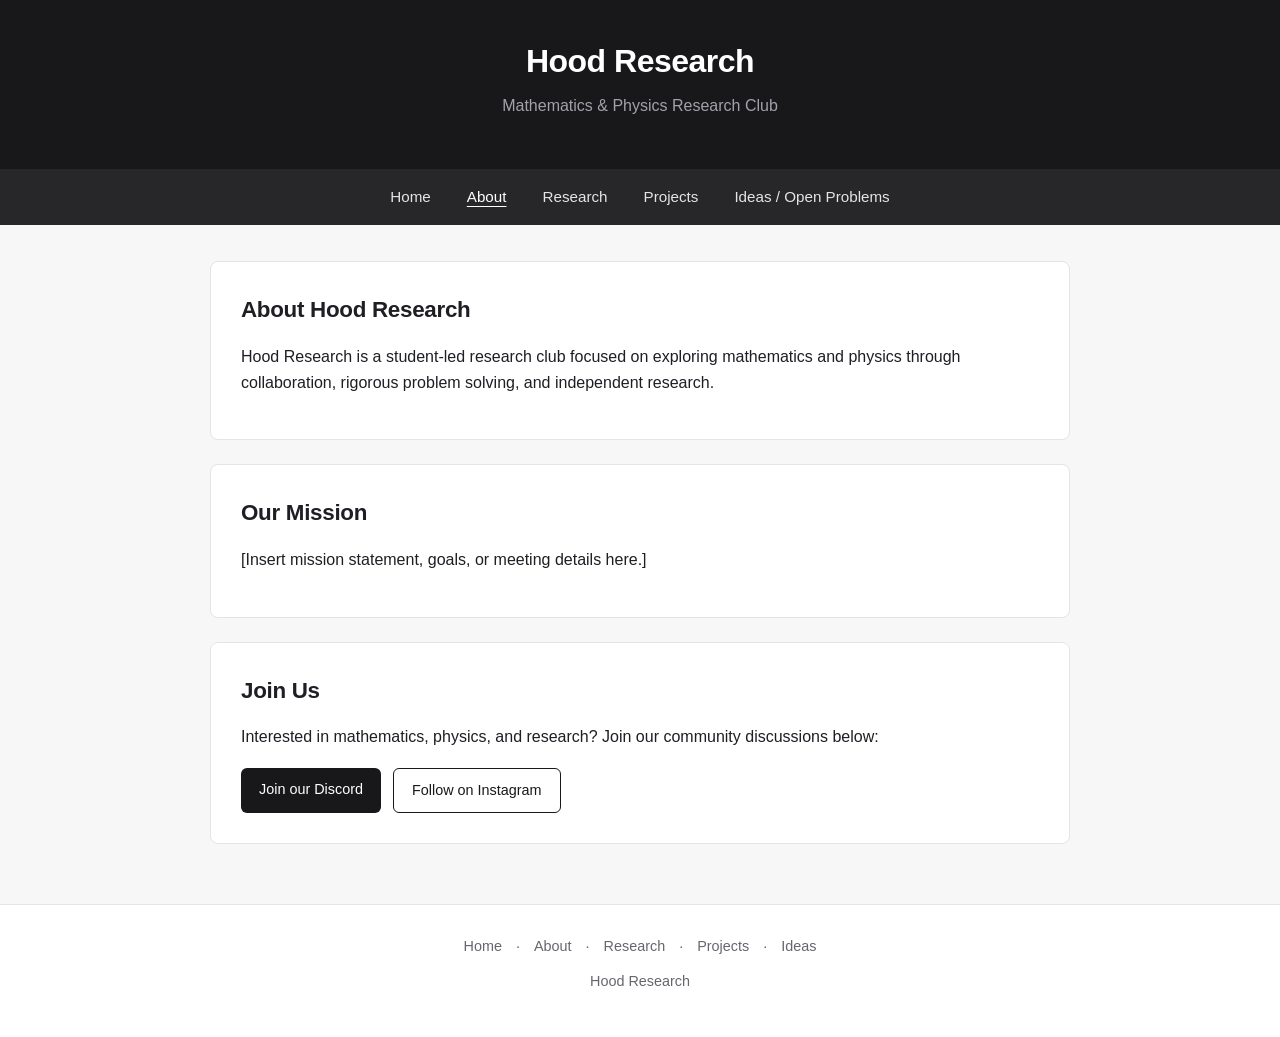
==== about.html @ af2cb2c3 "Rename hood-research/about.html to about.html" ====
<!DOCTYPE html>
<html lang="en">
<head>
    <meta charset="UTF-8">
    <meta name="viewport" content="width=device-width, initial-scale=1.0">
    <title>About - Hood Research</title>
    <link rel="stylesheet" href="css/style.css">
</head>
<body>

    <header>
        <h1><a href="index.html">Hood Research</a></h1>
        <p>Mathematics & Physics Research Club</p>
    </header>

    <nav>
        <a href="index.html">Home</a>
        <a href="about.html">About</a>
        <a href="research.html">Research</a>
        <a href="projects.html">Projects</a>
        <a href="ideas.html">Ideas / Open Problems</a>
    </nav>

    <main>

        <section id="about">
            <h2>About Hood Research</h2>
            <p>
                Hood Research is a student-led research club focused on exploring mathematics and physics through collaboration, rigorous problem solving, and independent research.
            </p>
        </section>

        <section id="mission">
            <h2>Our Mission</h2>
            <p>
                [Insert mission statement, goals, or meeting details here.]
            </p>
        </section>

        <section id="join">
            <h2>Join Us</h2>
            <p>
                Interested in mathematics, physics, and research? Join our community discussions below:
            </p>

            <div class="btn-group">
                <a class="button" href="https://discord.gg/YOUR_DISCORD_INVITE_HERE" target="_blank" rel="noopener noreferrer">
                    Join our Discord
                </a>
                <a class="button button-outline" href="https://instagram.com/YOUR_INSTAGRAM_HANDLE_HERE" target="_blank" rel="noopener noreferrer">
                    Follow on Instagram
                </a>
            </div>
        </section>

    </main>

    <footer>
        <div class="footer-links">
            <a href="index.html">Home</a> ·
            <a href="about.html">About</a> ·
            <a href="research.html">Research</a> ·
            <a href="projects.html">Projects</a> ·
            <a href="ideas.html">Ideas</a>
        </div>
        <p>Hood Research</p>
    </footer>

    <script src="js/main.js"></script>
</body>
</html>
---- css/style.css ----
/* ==========================================================================
   Hood Research - Main Stylesheet
   Barebones, clean, and extensible design.
   ========================================================================== */

:root {
    --bg-color: #f7f7f8;
    --card-bg: #ffffff;
    --text-main: #1e1e24;
    --text-muted: #66666e;
    --header-bg: #18181b;
    --header-text: #ffffff;
    --nav-bg: #27272a;
    --nav-text: #e4e4e7;
    --nav-hover: #ffffff;
    --accent: #18181b;
    --accent-hover: #3f3f46;
    --border-color: #e4e4e7;
    --max-width: 900px;
}

* {
    box-sizing: border-box;
    margin: 0;
    padding: 0;
}

body {
    font-family: -apple-system, BlinkMacSystemFont, "Segoe UI", Roboto, Oxygen, Ubuntu, Cantarell, "Open Sans", "Helvetica Neue", sans-serif;
    background-color: var(--bg-color);
    color: var(--text-main);
    line-height: 1.6;
    display: flex;
    flex-direction: column;
    min-height: 100vh;
}

/* Header & Branding */
header {
    background-color: var(--header-bg);
    color: var(--header-text);
    padding: 36px 20px;
    text-align: center;
}

header h1 {
    font-size: 2rem;
    font-weight: 700;
    letter-spacing: -0.5px;
    margin-bottom: 6px;
}

header h1 a {
    color: inherit;
    text-decoration: none;
}

header p {
    font-size: 1rem;
    color: #a1a1aa;
}

/* Navigation Bar */
nav {
    background-color: var(--nav-bg);
    padding: 12px 20px;
    display: flex;
    justify-content: center;
    align-items: center;
    flex-wrap: wrap;
    gap: 8px 24px;
    position: sticky;
    top: 0;
    z-index: 100;
}

nav a {
    color: var(--nav-text);
    text-decoration: none;
    font-size: 0.95rem;
    font-weight: 500;
    transition: color 0.15s ease;
    padding: 4px 6px;
}

nav a:hover,
nav a.active {
    color: var(--nav-hover);
    text-decoration: underline;
    text-underline-offset: 4px;
}

/* Main Layout Container */
main {
    flex: 1;
    max-width: var(--max-width);
    width: 100%;
    margin: 36px auto;
    padding: 0 20px;
}

/* Content Sections / Cards */
section,
.card {
    background-color: var(--card-bg);
    border: 1px solid var(--border-color);
    border-radius: 8px;
    padding: 30px;
    margin-bottom: 24px;
}

h2 {
    font-size: 1.4rem;
    font-weight: 600;
    margin-bottom: 16px;
    letter-spacing: -0.3px;
}

h3 {
    font-size: 1.15rem;
    font-weight: 600;
    margin-top: 20px;
    margin-bottom: 10px;
}

p {
    margin-bottom: 14px;
}

ul, ol {
    margin-left: 20px;
    margin-bottom: 14px;
}

li {
    margin-bottom: 6px;
}

/* Buttons and Social Links */
.btn-group {
    display: flex;
    flex-wrap: wrap;
    gap: 12px;
    margin-top: 18px;
}

.button,
a.button {
    display: inline-block;
    background-color: var(--accent);
    color: #ffffff;
    padding: 10px 18px;
    border-radius: 6px;
    text-decoration: none;
    font-size: 0.9rem;
    font-weight: 500;
    border: none;
    cursor: pointer;
    transition: background-color 0.15s ease;
}

.button:hover {
    background-color: var(--accent-hover);
}

.button.button-outline {
    background-color: transparent;
    color: var(--accent);
    border: 1px solid var(--accent);
}

.button.button-outline:hover {
    background-color: var(--accent);
    color: #ffffff;
}

/* Footer */
footer {
    border-top: 1px solid var(--border-color);
    background-color: #ffffff;
    text-align: center;
    padding: 30px 20px;
    color: var(--text-muted);
    font-size: 0.9rem;
}

footer .footer-links {
    margin-bottom: 12px;
}

footer .footer-links a {
    color: var(--text-muted);
    text-decoration: none;
    margin: 0 10px;
}

footer .footer-links a:hover {
    color: var(--text-main);
    text-decoration: underline;
}

/* Responsive adjustments */
@media (max-width: 600px) {
    header {
        padding: 24px 16px;
    }
    header h1 {
        font-size: 1.6rem;
    }
    nav {
        gap: 8px 14px;
    }
    section, .card {
        padding: 20px;
    }
}
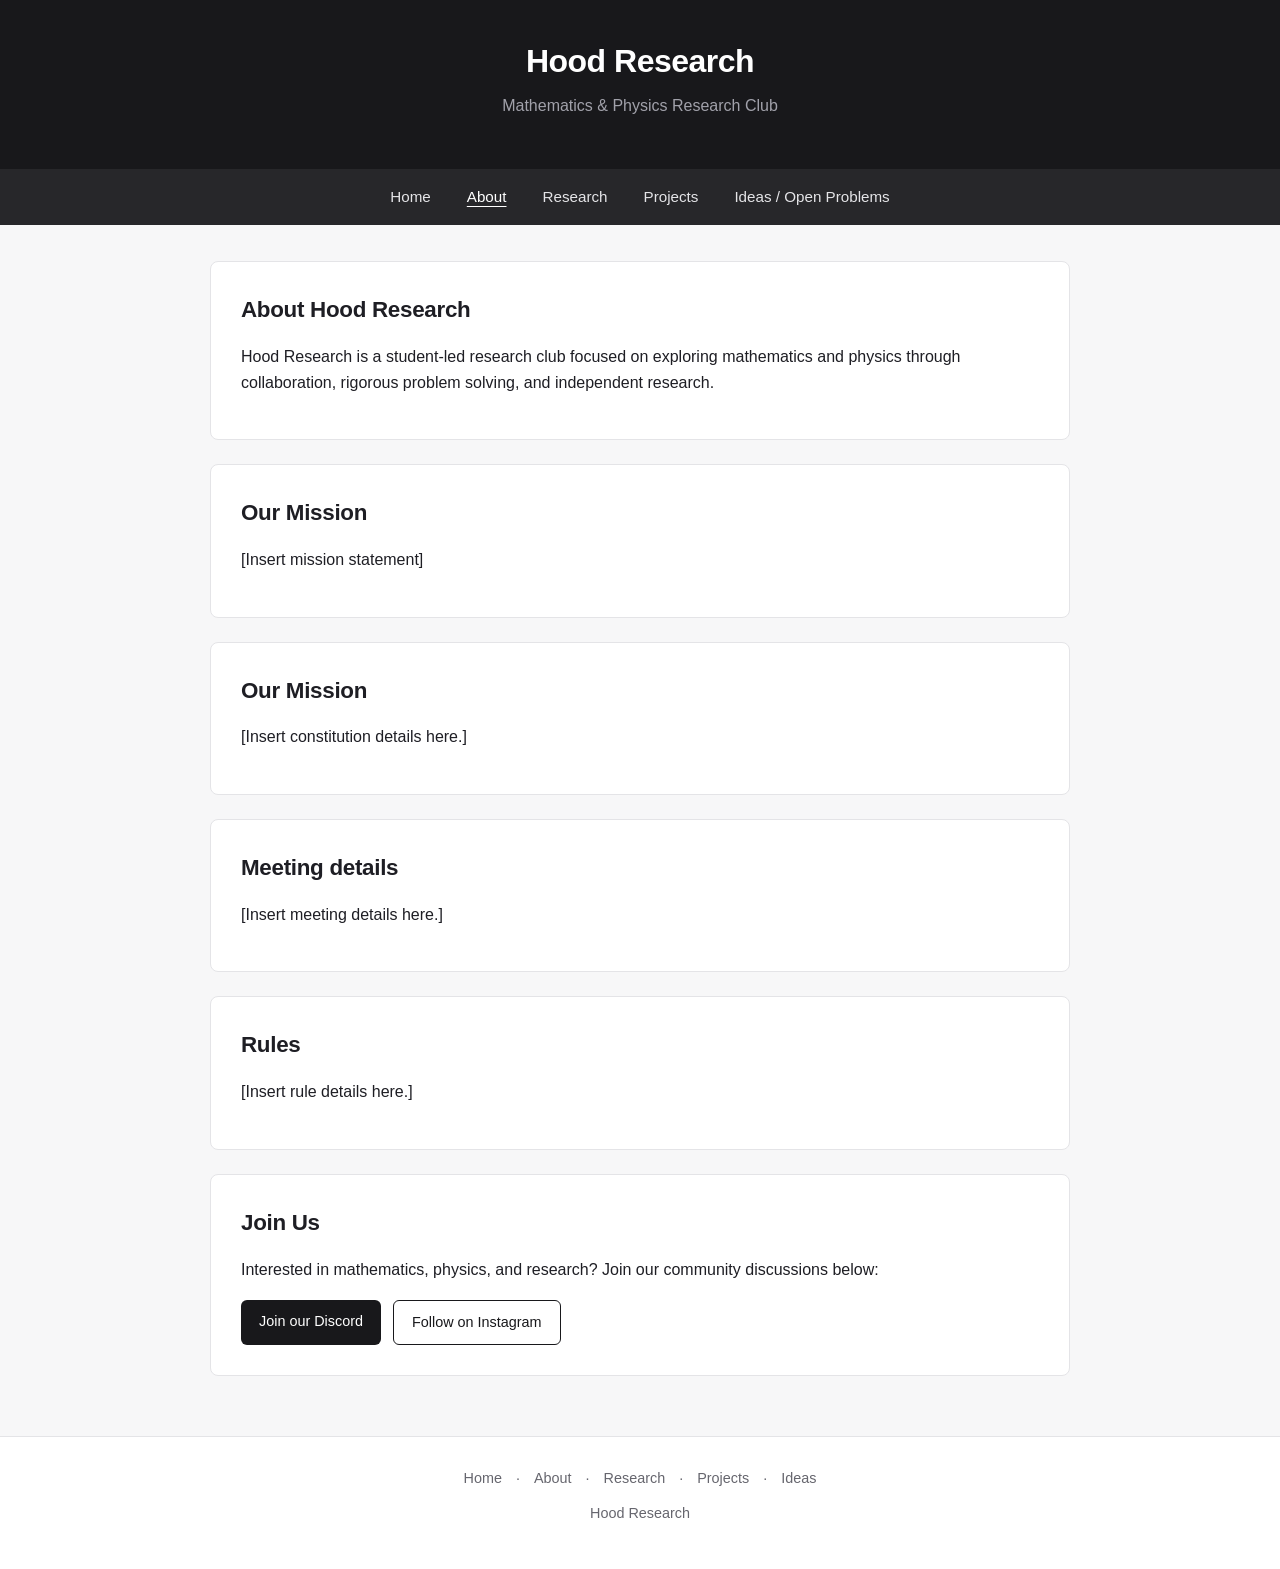
==== commit 541c1a8a: "Enhance about.html with new sections Added sections for constitution, meetings, and rules with place" ====
--- a/about.html
+++ b/about.html
@@ -33,7 +33,28 @@
         <section id="mission">
             <h2>Our Mission</h2>
             <p>
-                [Insert mission statement, goals, or meeting details here.]
+                [Insert mission statement]
+            </p>
+        </section>
+
+        <section id="constitution">
+            <h2>Our Mission</h2>
+            <p>
+                [Insert constitution details here.]
+            </p>
+        </section>
+
+        <section id="meetings">
+            <h2>Meeting details</h2>
+            <p>
+                [Insert meeting details here.]
+            </p>
+        </section>
+
+        <section id="rules">
+            <h2>Rules</h2>
+            <p>
+                [Insert rule details here.]
             </p>
         </section>
 
@@ -47,7 +68,7 @@
                 <a class="button" href="https://discord.gg/YOUR_DISCORD_INVITE_HERE" target="_blank" rel="noopener noreferrer">
                     Join our Discord
                 </a>
-                <a class="button button-outline" href="https://instagram.com/YOUR_INSTAGRAM_HANDLE_HERE" target="_blank" rel="noopener noreferrer">
+                <a class="button button-outline" href="https://www.instagram.com/thewhitemathematician/" target="_blank" rel="noopener noreferrer">
                     Follow on Instagram
                 </a>
             </div>
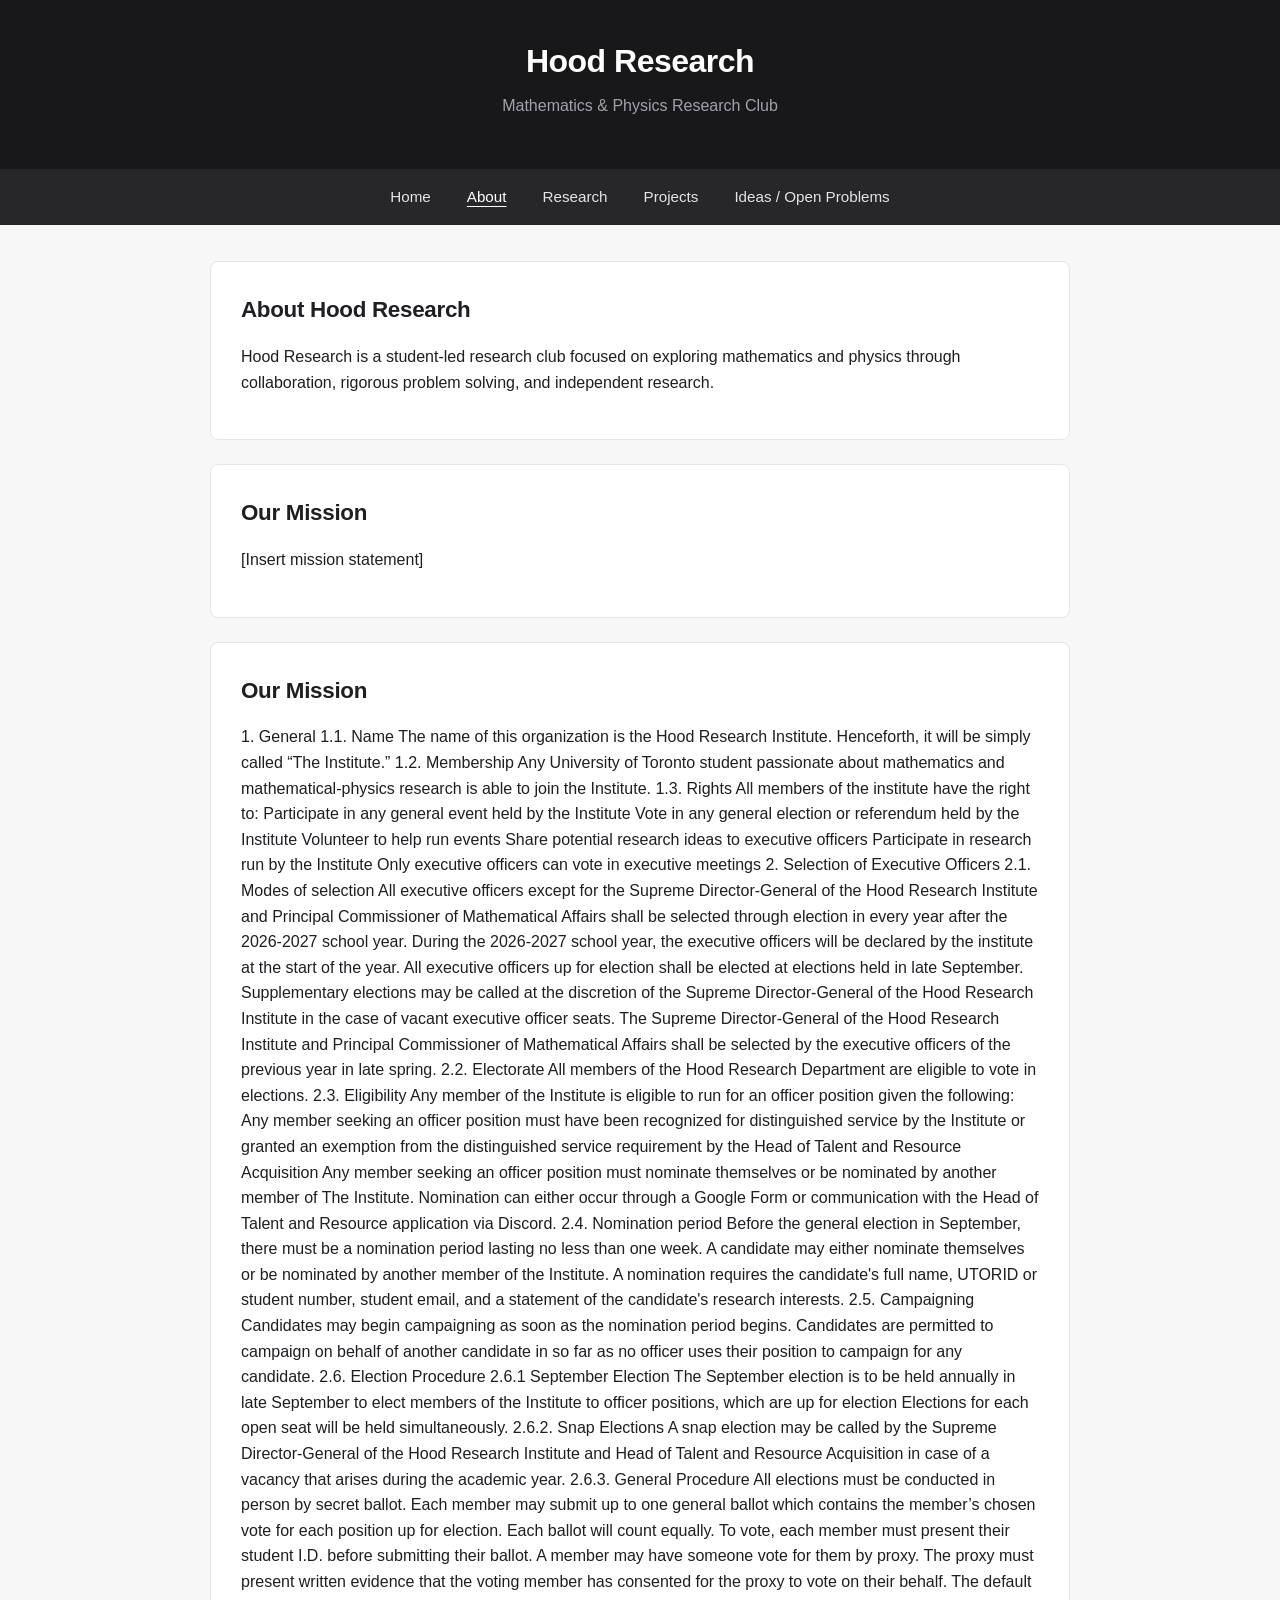
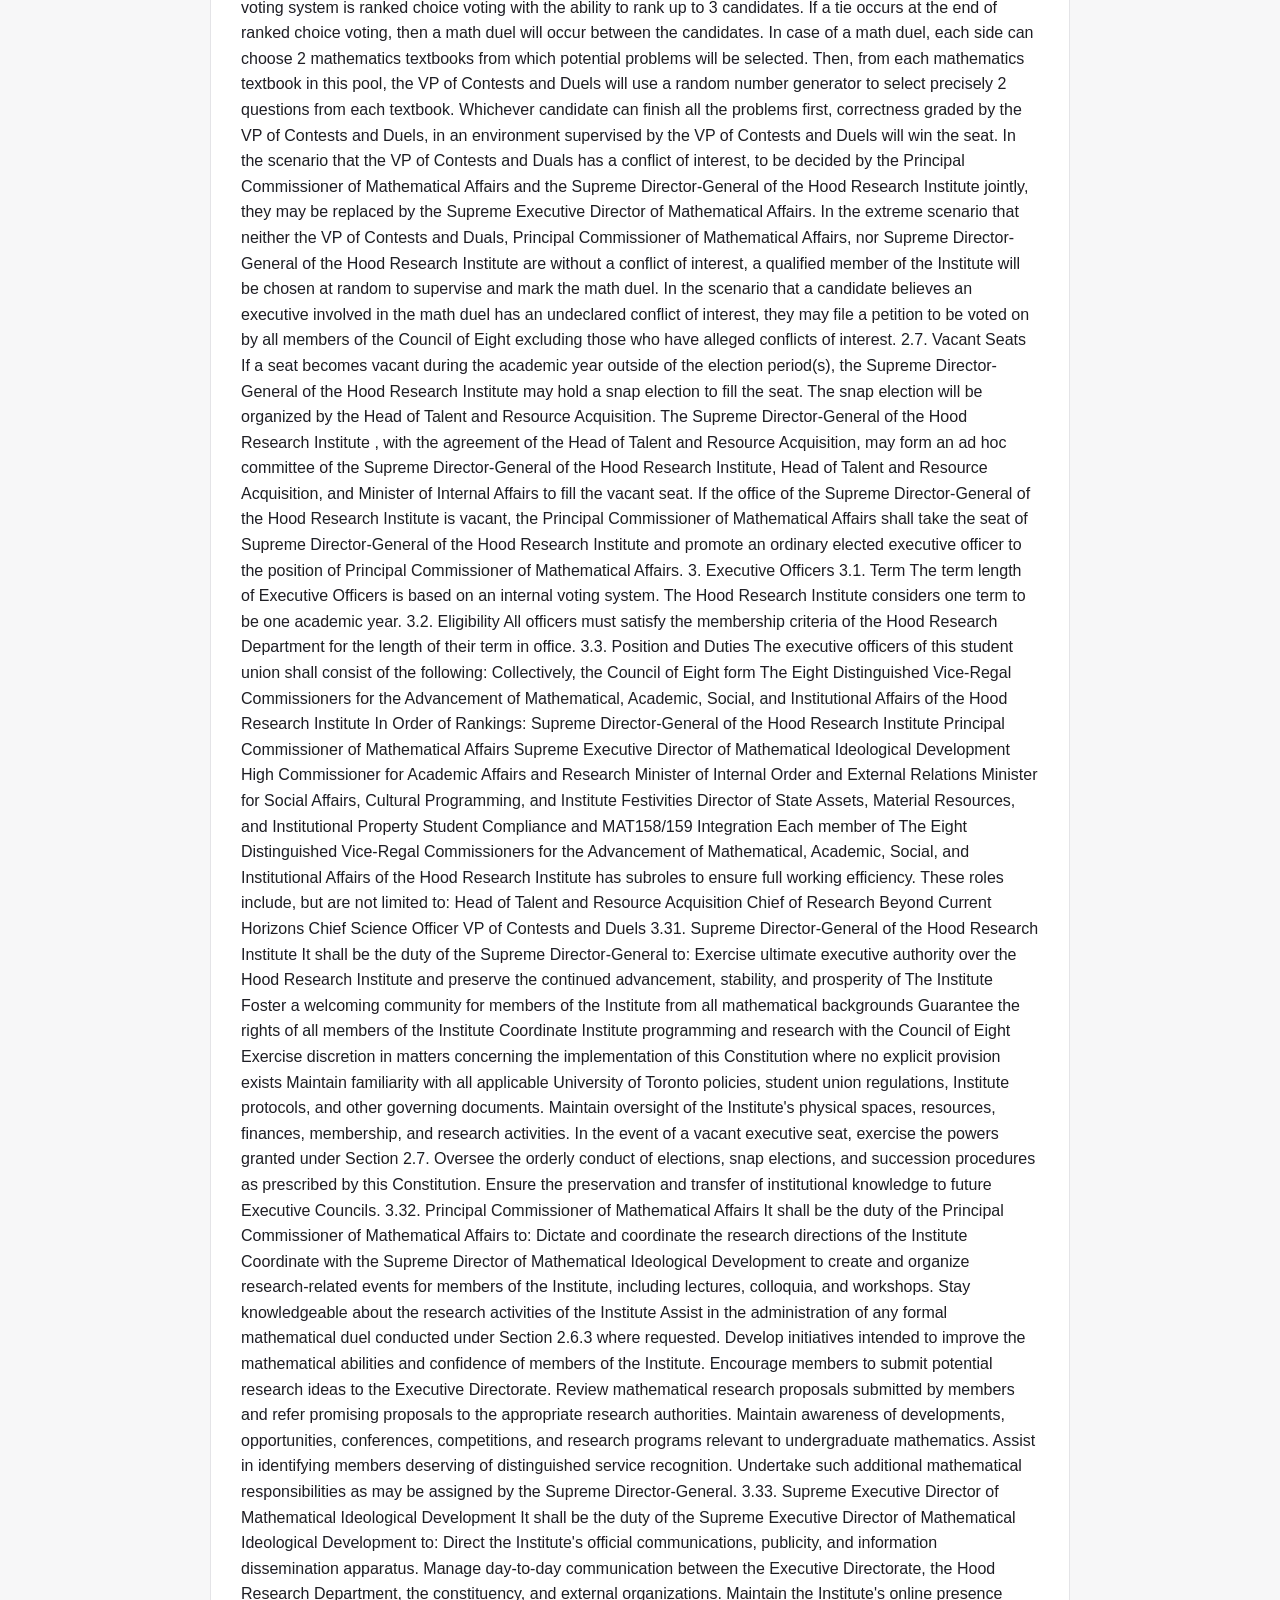
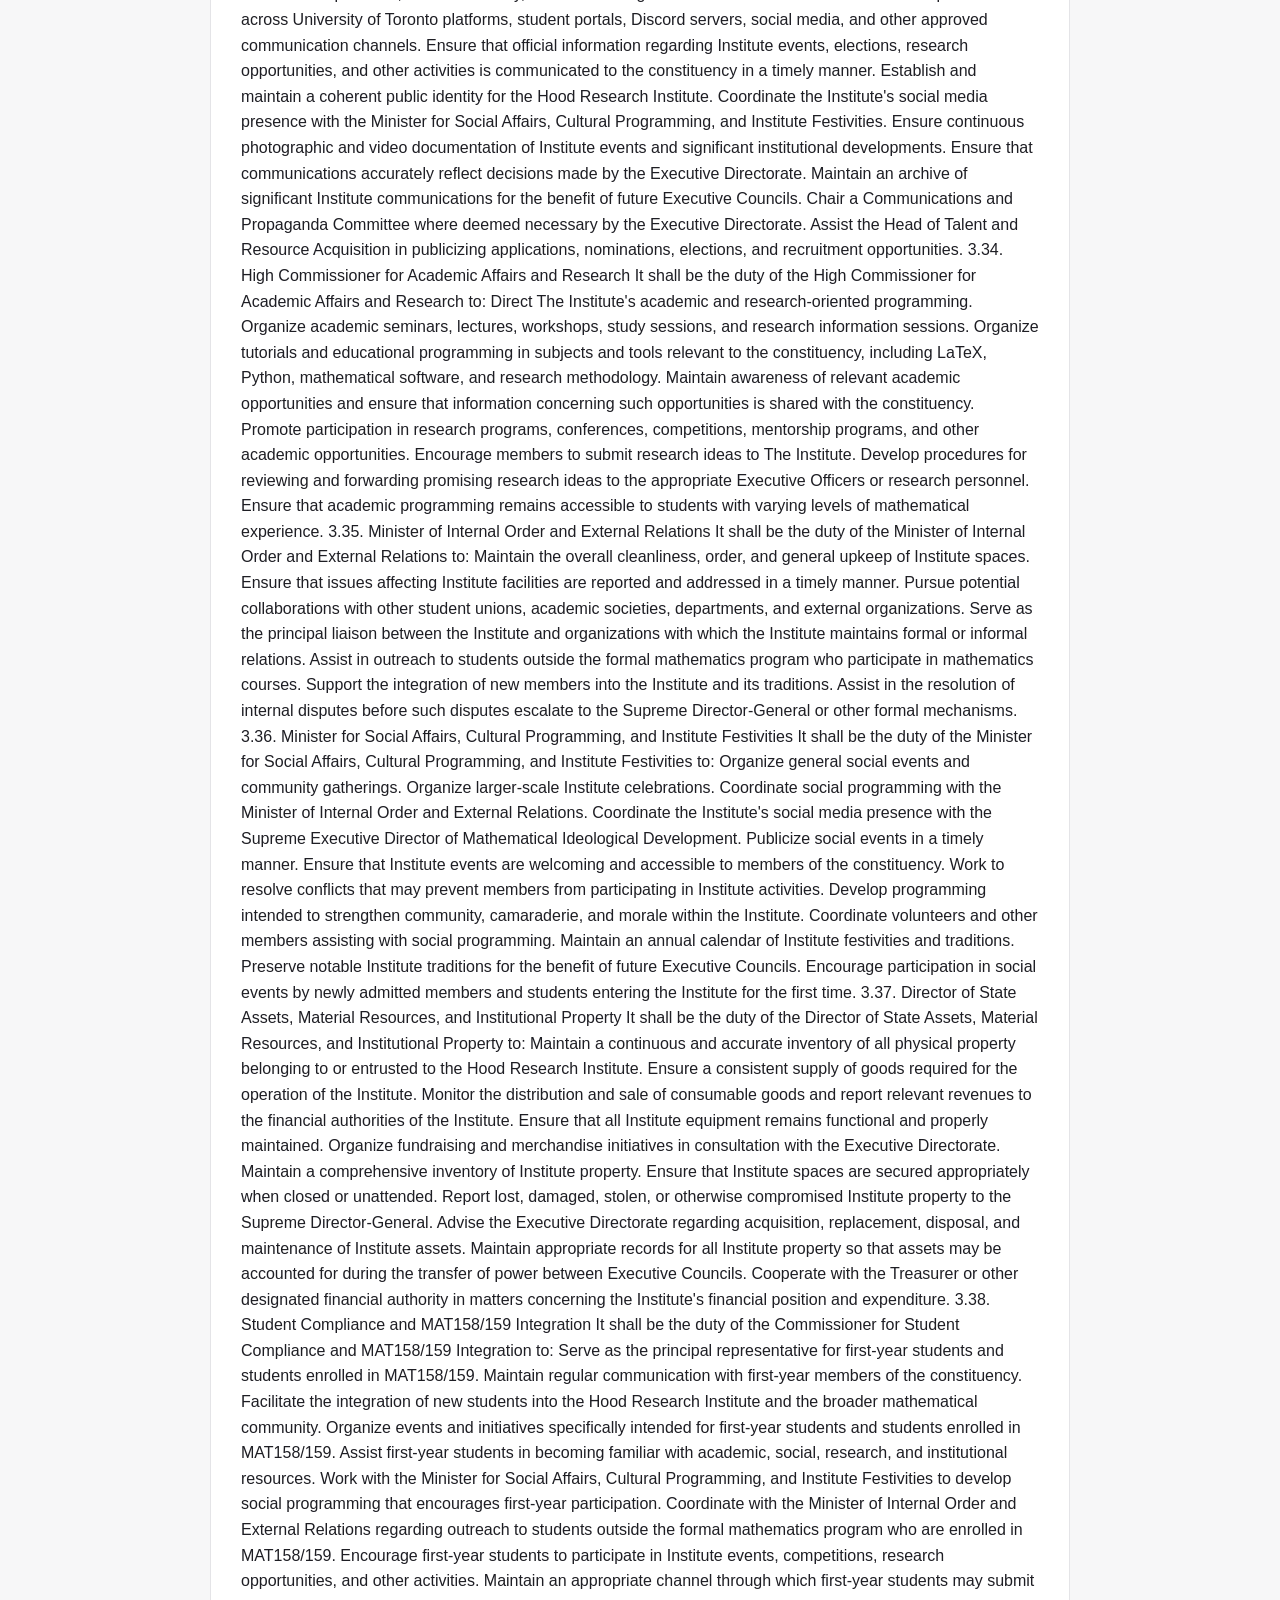
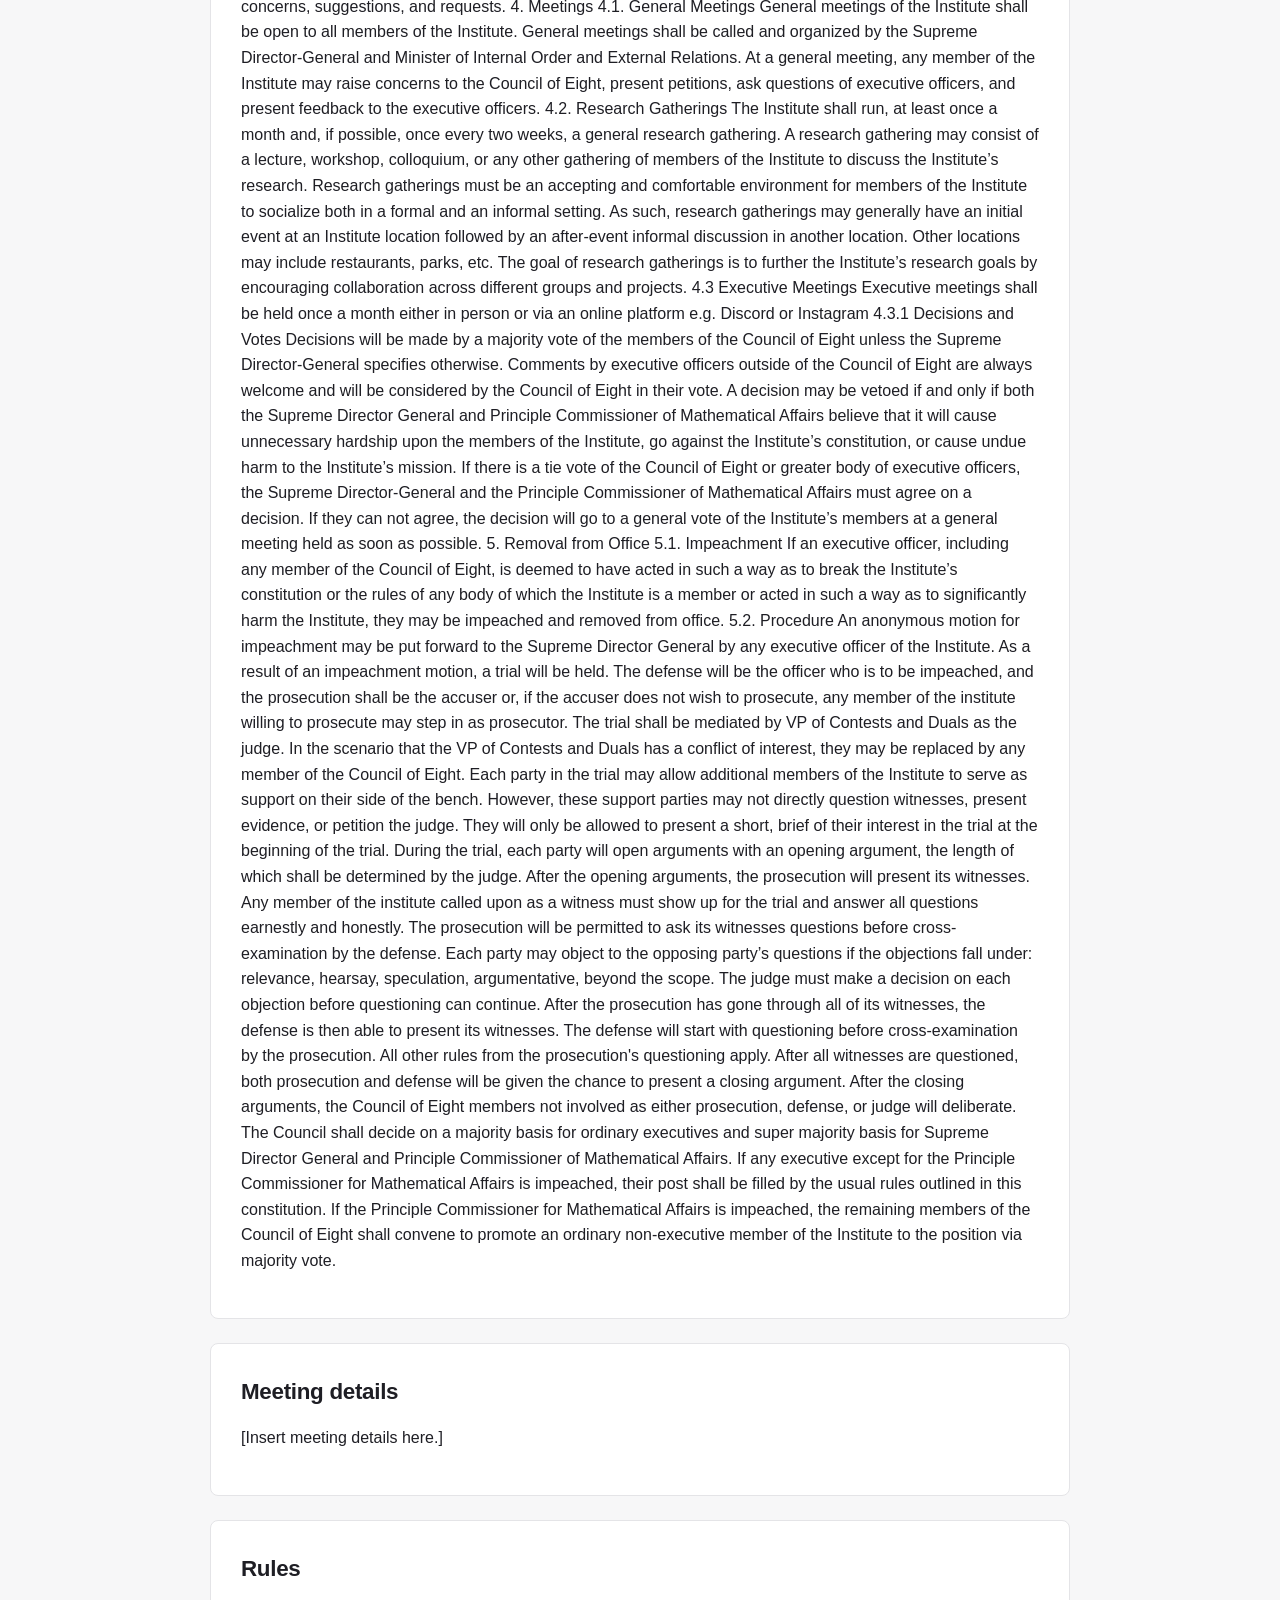
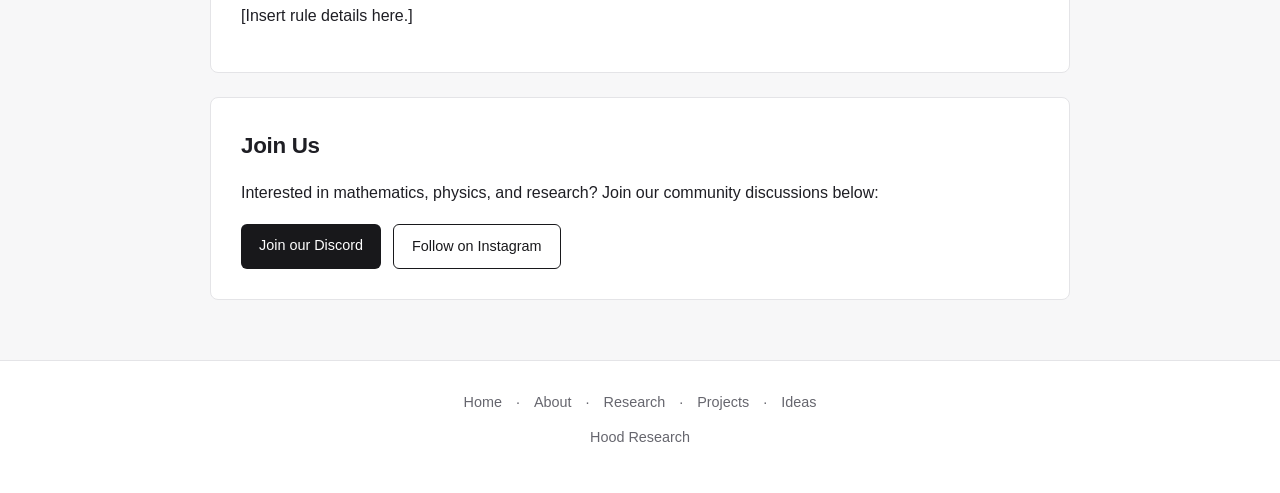
==== commit 60aba8b9: "Expand constitution details for Hood Research Institute Added detailed constitution sections outlini" ====
--- a/about.html
+++ b/about.html
@@ -40,7 +40,221 @@
         <section id="constitution">
             <h2>Our Mission</h2>
             <p>
-                [Insert constitution details here.]
+1. General
+1.1. Name
+The name of this organization is the Hood Research Institute. Henceforth, it will be simply called “The Institute.”
+1.2. Membership
+Any University of Toronto student passionate about mathematics and mathematical-physics research is able to join the Institute.
+1.3. Rights
+All members of the institute have the right to:
+Participate in any general event held by the Institute
+Vote in any general election or referendum held by the Institute
+Volunteer to help run events
+Share potential research ideas to executive officers
+Participate in research run by the Institute
+Only executive officers can vote in executive meetings
+2. Selection of Executive Officers
+2.1. Modes of selection
+All executive officers except for the Supreme Director-General of the Hood Research Institute and Principal Commissioner of Mathematical Affairs shall be selected through election in every year after the 2026-2027 school year. During the 2026-2027 school year, the executive officers will be declared by the institute at the start of the year. All executive officers up for election shall be elected at elections held in late September. Supplementary elections may be called at the discretion of the Supreme Director-General of the Hood Research Institute in the case of vacant executive officer seats. 
+
+The Supreme Director-General of the Hood Research Institute and Principal Commissioner of Mathematical Affairs shall be selected by the executive officers of the previous year in late spring.
+
+2.2. Electorate 
+All members of the Hood Research Department are eligible to vote in elections.
+2.3. Eligibility
+Any member of the Institute is eligible to run for an officer position given the following:
+Any member seeking an officer position must have been recognized for distinguished service by the Institute or granted an exemption from the distinguished service requirement by the Head of Talent and Resource Acquisition
+Any member seeking an officer position must nominate themselves or be nominated by another member of The Institute. Nomination can either occur through a Google Form or communication with the Head of Talent and Resource application via Discord.
+2.4. Nomination period
+Before the general election in September, there must be a nomination period lasting no less than one week. A candidate may either nominate themselves or be nominated by another member of the Institute. A nomination requires the candidate's full name, UTORID or student number, student email, and a statement of the candidate's research interests. 
+2.5. Campaigning 
+Candidates may begin campaigning as soon as the nomination period begins. Candidates are permitted to campaign on behalf of another candidate in so far as no officer uses their position to campaign for any candidate.
+2.6. Election Procedure
+2.6.1 September Election
+The September election is to be held annually in late September to elect members of the Institute to officer positions, which are up for election
+
+Elections for each open seat will be held simultaneously.
+2.6.2. Snap Elections
+A snap election may be called by the Supreme Director-General of the Hood Research Institute and Head of Talent and Resource Acquisition in case of a vacancy that arises during the academic year.
+2.6.3. General Procedure
+All elections must be conducted in person by secret ballot. Each member may submit up to one general ballot which contains the member’s chosen vote for each position up for election. Each ballot will count equally. To vote, each member must present their student I.D. before submitting their ballot. A member may have someone vote for them by proxy. The proxy must present written evidence that the voting member has consented for the proxy to vote on their behalf. 
+
+The default voting system is ranked choice voting with the ability to rank up to 3 candidates. 
+
+If a tie occurs at the end of ranked choice voting, then a math duel will occur between the candidates.
+
+In case of a math duel, each side can choose 2 mathematics textbooks from which potential problems will be selected. Then, from each mathematics textbook in this pool, the VP of Contests and Duels will use a random number generator to select precisely 2 questions from each textbook. Whichever candidate can finish all the problems first, correctness graded by the VP of Contests and Duels, in an environment supervised by the VP of Contests and Duels will win the seat.
+
+In the scenario that the VP of Contests and Duals has a conflict of interest, to be decided by the Principal Commissioner of Mathematical Affairs and the Supreme Director-General of the Hood Research Institute  jointly, they may be replaced by the Supreme Executive Director of Mathematical Affairs.
+
+In the extreme scenario that neither the VP of Contests and Duals, Principal Commissioner of Mathematical Affairs, nor Supreme Director-General of the Hood Research Institute are without a conflict of interest, a qualified member of the Institute will be chosen at random to supervise and mark the math duel.
+
+In the scenario that a candidate believes an executive involved in the math duel has an undeclared conflict of interest, they may file a petition to be voted on by all members of the Council of Eight excluding those who have alleged conflicts of interest.
+2.7. Vacant Seats
+If a seat becomes vacant during the academic year outside of the election period(s), the Supreme Director-General of the Hood Research Institute  may hold a snap election to fill the seat. The snap election will be organized by the Head of Talent and Resource Acquisition. 
+
+The Supreme Director-General of the Hood Research Institute , with the agreement of the Head of Talent and Resource Acquisition, may form an ad hoc committee of the Supreme Director-General of the Hood Research Institute, Head of Talent and Resource Acquisition, and Minister of Internal Affairs to fill the vacant seat.
+
+If the office of the Supreme Director-General of the Hood Research Institute is vacant, the Principal Commissioner of Mathematical Affairs shall take the seat of Supreme Director-General of the Hood Research Institute and promote an ordinary elected executive officer to the position of Principal Commissioner of Mathematical Affairs.
+3. Executive Officers
+3.1. Term
+The term length of Executive Officers is based on an internal voting system. The Hood Research Institute considers one term to be one academic year.
+3.2. Eligibility 
+All officers must satisfy the membership criteria of the Hood Research Department for the length of their term in office.
+3.3. Position and Duties
+The executive officers of this student union shall consist of the following:
+
+Collectively, the Council of Eight form The Eight Distinguished Vice-Regal Commissioners for the Advancement of Mathematical, Academic, Social, and Institutional Affairs of the Hood Research Institute
+
+
+In Order of Rankings:
+Supreme Director-General of the Hood Research Institute 
+Principal Commissioner of Mathematical Affairs
+Supreme Executive Director of Mathematical Ideological Development
+High Commissioner for Academic Affairs and Research
+Minister of Internal Order and External Relations
+Minister for Social Affairs, Cultural Programming, and Institute Festivities
+Director of State Assets, Material Resources, and Institutional Property
+Student Compliance and MAT158/159 Integration
+
+Each member of The Eight Distinguished Vice-Regal Commissioners for the Advancement of Mathematical, Academic, Social, and Institutional Affairs of the Hood Research Institute has subroles to ensure full working efficiency. These roles include, but are not limited to: 
+Head of Talent and Resource Acquisition 
+Chief of Research Beyond Current Horizons 
+Chief Science Officer
+VP of Contests and Duels
+ 
+3.31. Supreme Director-General of the Hood Research Institute 
+It shall be the duty of the Supreme Director-General to:
+Exercise ultimate executive authority over the Hood Research Institute and preserve the continued advancement, stability, and prosperity of The Institute
+ Foster a welcoming community for members of the Institute from all mathematical backgrounds
+Guarantee the rights of all members of the Institute
+Coordinate Institute programming and research with the Council of Eight
+Exercise discretion in matters concerning the implementation of this Constitution where no explicit provision exists
+Maintain familiarity with all applicable University of Toronto policies, student union regulations, Institute protocols, and other governing documents.
+Maintain oversight of the Institute's physical spaces, resources, finances, membership, and research activities.
+In the event of a vacant executive seat, exercise the powers granted under Section 2.7.
+Oversee the orderly conduct of elections, snap elections, and succession procedures as prescribed by this Constitution.
+Ensure the preservation and transfer of institutional knowledge to future Executive Councils.
+3.32. Principal Commissioner of Mathematical Affairs
+It shall be the duty of the Principal Commissioner of Mathematical Affairs to:
+Dictate and coordinate the research directions of the Institute
+Coordinate with the Supreme Director of Mathematical Ideological Development to create and organize research-related events for members of the Institute, including lectures, colloquia, and workshops.
+Stay knowledgeable about the research activities of the Institute
+Assist in the administration of any formal mathematical duel conducted under Section 2.6.3 where requested.
+Develop initiatives intended to improve the mathematical abilities and confidence of members of the Institute.
+Encourage members to submit potential research ideas to the Executive Directorate.
+Review mathematical research proposals submitted by members and refer promising proposals to the appropriate research authorities.
+Maintain awareness of developments, opportunities, conferences, competitions, and research programs relevant to undergraduate mathematics.
+Assist in identifying members deserving of distinguished service recognition.
+Undertake such additional mathematical responsibilities as may be assigned by the Supreme Director-General.
+3.33. Supreme Executive Director of Mathematical Ideological Development
+It shall be the duty of the Supreme Executive Director of Mathematical Ideological Development to:
+Direct the Institute's official communications, publicity, and information dissemination apparatus.
+Manage day-to-day communication between the Executive Directorate, the Hood Research Department, the constituency, and external organizations.
+Maintain the Institute's online presence across University of Toronto platforms, student portals, Discord servers, social media, and other approved communication channels.
+Ensure that official information regarding Institute events, elections, research opportunities, and other activities is communicated to the constituency in a timely manner.
+Establish and maintain a coherent public identity for the Hood Research Institute.
+Coordinate the Institute's social media presence with the Minister for Social Affairs, Cultural Programming, and Institute Festivities.
+Ensure continuous photographic and video documentation of Institute events and significant institutional developments.
+Ensure that communications accurately reflect decisions made by the Executive Directorate.
+Maintain an archive of significant Institute communications for the benefit of future Executive Councils.
+Chair a Communications and Propaganda Committee where deemed necessary by the Executive Directorate.
+Assist the Head of Talent and Resource Acquisition in publicizing applications, nominations, elections, and recruitment opportunities.
+3.34. High Commissioner for Academic Affairs and Research
+It shall be the duty of the High Commissioner for Academic Affairs and Research to:
+Direct The Institute's academic and research-oriented programming.
+Organize academic seminars, lectures, workshops, study sessions, and research information sessions.
+Organize tutorials and educational programming in subjects and tools relevant to the constituency, including LaTeX, Python, mathematical software, and research methodology.
+Maintain awareness of relevant academic opportunities and ensure that information concerning such opportunities is shared with the constituency.
+Promote participation in research programs, conferences, competitions, mentorship programs, and other academic opportunities.
+Encourage members to submit research ideas to The Institute.
+Develop procedures for reviewing and forwarding promising research ideas to the appropriate Executive Officers or research personnel.
+Ensure that academic programming remains accessible to students with varying levels of mathematical experience.
+
+3.35. Minister of Internal Order and External Relations
+It shall be the duty of the Minister of Internal Order and External Relations to:
+Maintain the overall cleanliness, order, and general upkeep of Institute spaces.
+Ensure that issues affecting Institute facilities are reported and addressed in a timely manner.
+Pursue potential collaborations with other student unions, academic societies, departments, and external organizations.
+Serve as the principal liaison between the Institute and organizations with which the Institute maintains formal or informal relations.
+Assist in outreach to students outside the formal mathematics program who participate in mathematics courses.
+Support the integration of new members into the Institute and its traditions.
+Assist in the resolution of internal disputes before such disputes escalate to the Supreme Director-General or other formal mechanisms.
+3.36. Minister for Social Affairs, Cultural Programming, and Institute Festivities
+It shall be the duty of the Minister for Social Affairs, Cultural Programming, and Institute Festivities to:
+Organize general social events and community gatherings.
+Organize larger-scale Institute celebrations.
+Coordinate social programming with the Minister of Internal Order and External Relations.
+Coordinate the Institute's social media presence with the Supreme Executive Director of Mathematical Ideological Development.
+Publicize social events in a timely manner.
+Ensure that Institute events are welcoming and accessible to members of the constituency.
+Work to resolve conflicts that may prevent members from participating in Institute activities.
+Develop programming intended to strengthen community, camaraderie, and morale within the Institute.
+Coordinate volunteers and other members assisting with social programming.
+Maintain an annual calendar of Institute festivities and traditions.
+Preserve notable Institute traditions for the benefit of future Executive Councils.
+Encourage participation in social events by newly admitted members and students entering the Institute for the first time.
+3.37. Director of State Assets, Material Resources, and Institutional Property
+It shall be the duty of the Director of State Assets, Material Resources, and Institutional Property to:
+Maintain a continuous and accurate inventory of all physical property belonging to or entrusted to the Hood Research Institute.
+Ensure a consistent supply of goods required for the operation of the Institute.
+Monitor the distribution and sale of consumable goods and report relevant revenues to the financial authorities of the Institute.
+Ensure that all Institute equipment remains functional and properly maintained.
+Organize fundraising and merchandise initiatives in consultation with the Executive Directorate.
+Maintain a comprehensive inventory of Institute property.
+Ensure that Institute spaces are secured appropriately when closed or unattended.
+Report lost, damaged, stolen, or otherwise compromised Institute property to the Supreme Director-General.
+Advise the Executive Directorate regarding acquisition, replacement, disposal, and maintenance of Institute assets.
+Maintain appropriate records for all Institute property so that assets may be accounted for during the transfer of power between Executive Councils.
+Cooperate with the Treasurer or other designated financial authority in matters concerning the Institute's financial position and expenditure.
+3.38. Student Compliance and MAT158/159 Integration
+It shall be the duty of the Commissioner for Student Compliance and MAT158/159 Integration to:
+Serve as the principal representative for first-year students and students enrolled in MAT158/159.
+Maintain regular communication with first-year members of the constituency.
+Facilitate the integration of new students into the Hood Research Institute and the broader mathematical community.
+Organize events and initiatives specifically intended for first-year students and students enrolled in MAT158/159.
+Assist first-year students in becoming familiar with academic, social, research, and institutional resources.
+Work with the Minister for Social Affairs, Cultural Programming, and Institute Festivities to develop social programming that encourages first-year participation.
+Coordinate with the Minister of Internal Order and External Relations regarding outreach to students outside the formal mathematics program who are enrolled in MAT158/159.
+Encourage first-year students to participate in Institute events, competitions, research opportunities, and other activities.
+Maintain an appropriate channel through which first-year students may submit concerns, suggestions, and requests.
+4. Meetings
+4.1. General Meetings
+General meetings of the Institute shall be open to all members of the Institute. General meetings shall be called and organized by the Supreme Director-General and Minister of Internal Order and External Relations. 
+
+At a general meeting, any member of the Institute may raise concerns to the Council of Eight, present petitions, ask questions of executive officers, and present feedback to the executive officers. 
+
+4.2. Research Gatherings
+The Institute shall run, at least once a month and, if possible, once every two weeks, a general research gathering. A research gathering may consist of a lecture, workshop, colloquium, or any other gathering of members of the Institute to discuss the Institute’s research. 
+
+Research gatherings must be an accepting and comfortable environment for members of the Institute to socialize both in a formal and an informal setting. As such, research gatherings may generally have an initial event at an Institute location followed by an after-event informal discussion in another location. Other locations may include restaurants, parks, etc. 
+
+The goal of research gatherings is to further the Institute’s research goals by encouraging collaboration across different groups and projects. 
+4.3 Executive Meetings
+Executive meetings shall be held once a month either in person or via an online platform e.g. Discord or Instagram
+4.3.1 Decisions and Votes
+Decisions will be made by a majority vote of the members of the Council of Eight unless the Supreme Director-General specifies otherwise. Comments by executive officers outside of the Council of Eight are always welcome and will be considered by the Council of Eight in their vote.
+
+A decision may be vetoed if and only if both the Supreme Director General and Principle Commissioner of Mathematical Affairs believe that it will cause unnecessary hardship upon the members of the Institute, go against the Institute’s constitution, or cause undue harm to the Institute’s mission.
+
+If there is a tie vote of the Council of Eight or greater body of executive officers, the Supreme Director-General and the Principle Commissioner of Mathematical Affairs must agree on a decision. If they can not agree, the decision will go to a general vote of the Institute’s members at a general meeting held as soon as possible.
+
+5. Removal from Office
+5.1. Impeachment
+If an executive officer, including any member of the Council of Eight, is deemed to have acted in such a way as to break the Institute’s constitution or the rules of any body of which the Institute is a member or acted in such a way as to significantly harm the Institute, they may be impeached and removed from office.
+5.2. Procedure
+An anonymous motion for impeachment may be put forward to the Supreme Director General by any executive officer of the Institute. As a result of an impeachment motion, a trial will be held. The defense will be the officer who is to be impeached, and the prosecution shall be the accuser or, if the accuser does not wish to prosecute, any member of the institute willing to prosecute may step in as prosecutor. The trial shall be mediated by VP of Contests and Duals as the judge. In the scenario that the VP of Contests and Duals has a conflict of interest, they may be replaced by any member of the Council of Eight. 
+
+Each party in the trial may allow additional members of the Institute to serve as support on their side of the bench. However, these support parties may not directly question witnesses, present evidence, or petition the judge. They will only be allowed to present a short, brief of their interest in the trial at the beginning of the trial.
+
+During the trial, each party will open arguments with an opening argument, the length of which shall be determined by the judge. After the opening arguments, the prosecution will present its witnesses. Any member of the institute called upon as a witness must show up for the trial and answer all questions earnestly and honestly. The prosecution will be permitted to ask its witnesses questions before cross- examination by the defense. Each party may object to the opposing party’s questions if the objections fall under: relevance, hearsay, speculation, argumentative, beyond the scope. The judge must make a decision on each objection before questioning can continue.
+
+After the prosecution has gone through all of its witnesses, the defense is then able to present its witnesses. The defense will start with questioning before cross-examination by the prosecution. All other rules from the prosecution's questioning apply. 
+
+After all witnesses are questioned, both prosecution and defense will be given the chance to present a closing argument. After the closing arguments, the Council of Eight members not involved as either prosecution, defense, or judge will deliberate. The Council shall decide on a majority basis for ordinary executives and super majority basis for Supreme Director General and Principle Commissioner of Mathematical Affairs. 
+
+If any executive except for the Principle Commissioner for Mathematical Affairs is impeached, their post shall be filled by the usual rules outlined in this constitution. If the Principle Commissioner for Mathematical Affairs is impeached, the remaining members of the Council of Eight shall convene to promote an ordinary non-executive member of the Institute to the position via majority vote.
+
             </p>
         </section>
 
--- a/css/style.css
+++ b/css/style.css
@@ -214,3 +214,81 @@
         padding: 20px;
     }
 }
+
+/* Project Cards & Structured Meta */
+.project-header {
+    display: flex;
+    justify-content: space-between;
+    align-items: flex-start;
+    flex-wrap: wrap;
+    gap: 8px;
+    margin-bottom: 10px;
+}
+
+.tags-group {
+    display: flex;
+    flex-wrap: wrap;
+    gap: 6px;
+}
+
+.badge {
+    display: inline-block;
+    font-size: 0.75rem;
+    font-weight: 600;
+    text-transform: uppercase;
+    letter-spacing: 0.5px;
+    padding: 3px 8px;
+    border-radius: 4px;
+    background-color: #f1f1f4;
+    color: var(--text-main);
+    border: 1px solid var(--border-color);
+}
+
+.badge.badge-active {
+    background-color: #e6f4ea;
+    color: #137333;
+    border-color: #ceead6;
+}
+
+.badge.badge-tag {
+    background-color: #e8f0fe;
+    color: #1a73e8;
+    border-color: #d2e3fc;
+}
+
+.project-meta {
+    background-color: #fafafc;
+    border-left: 3px solid var(--accent);
+    padding: 12px 16px;
+    margin: 14px 0;
+    font-size: 0.9rem;
+    border-radius: 0 4px 4px 0;
+}
+
+.project-meta-row {
+    margin-bottom: 4px;
+}
+
+.project-meta-row:last-child {
+    margin-bottom: 0;
+}
+
+/* Legend Box */
+.legend-box {
+    background-color: #fafafc;
+    border: 1px dashed var(--border-color);
+    border-radius: 6px;
+    padding: 20px;
+    margin-top: 16px;
+}
+
+.pipeline {
+    display: inline-block;
+    font-family: monospace;
+    background-color: #f0f0f4;
+    padding: 6px 12px;
+    border-radius: 4px;
+    font-size: 0.85rem;
+    margin-bottom: 12px;
+    color: #333338;
+}
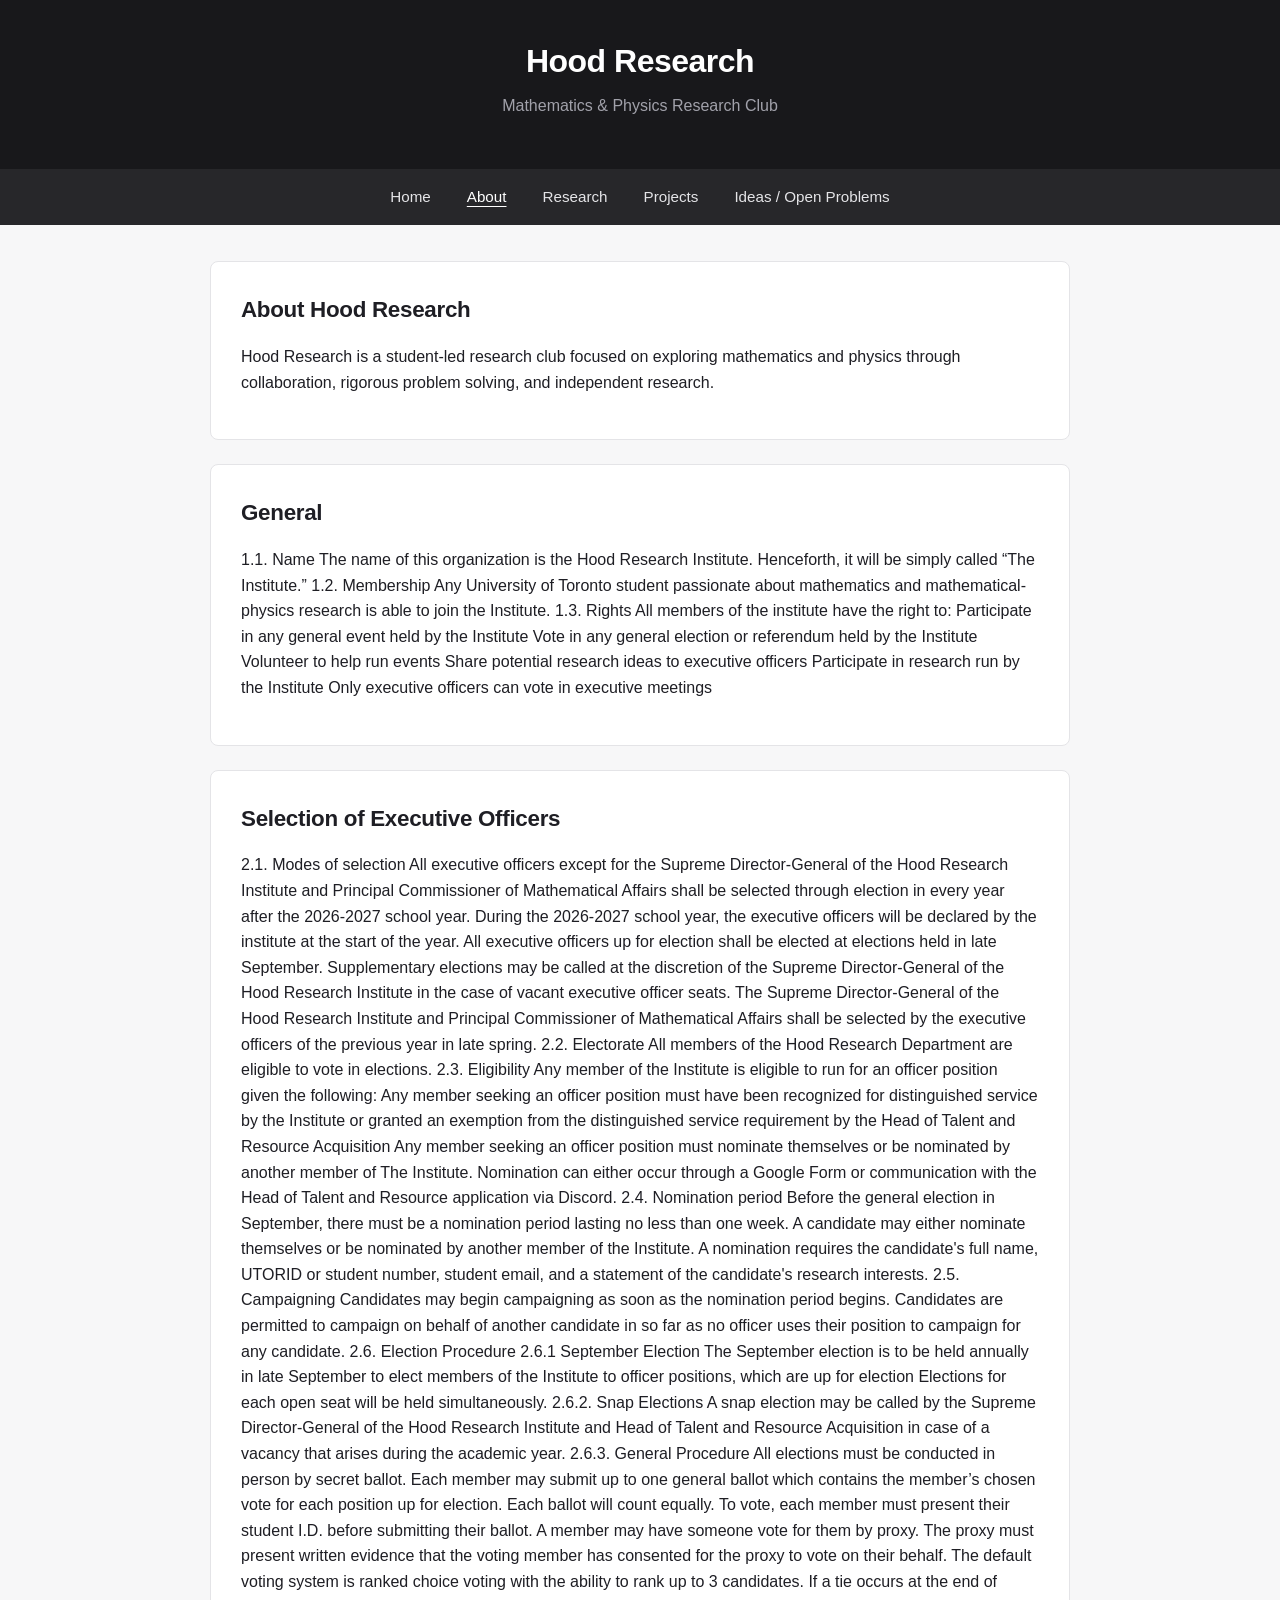
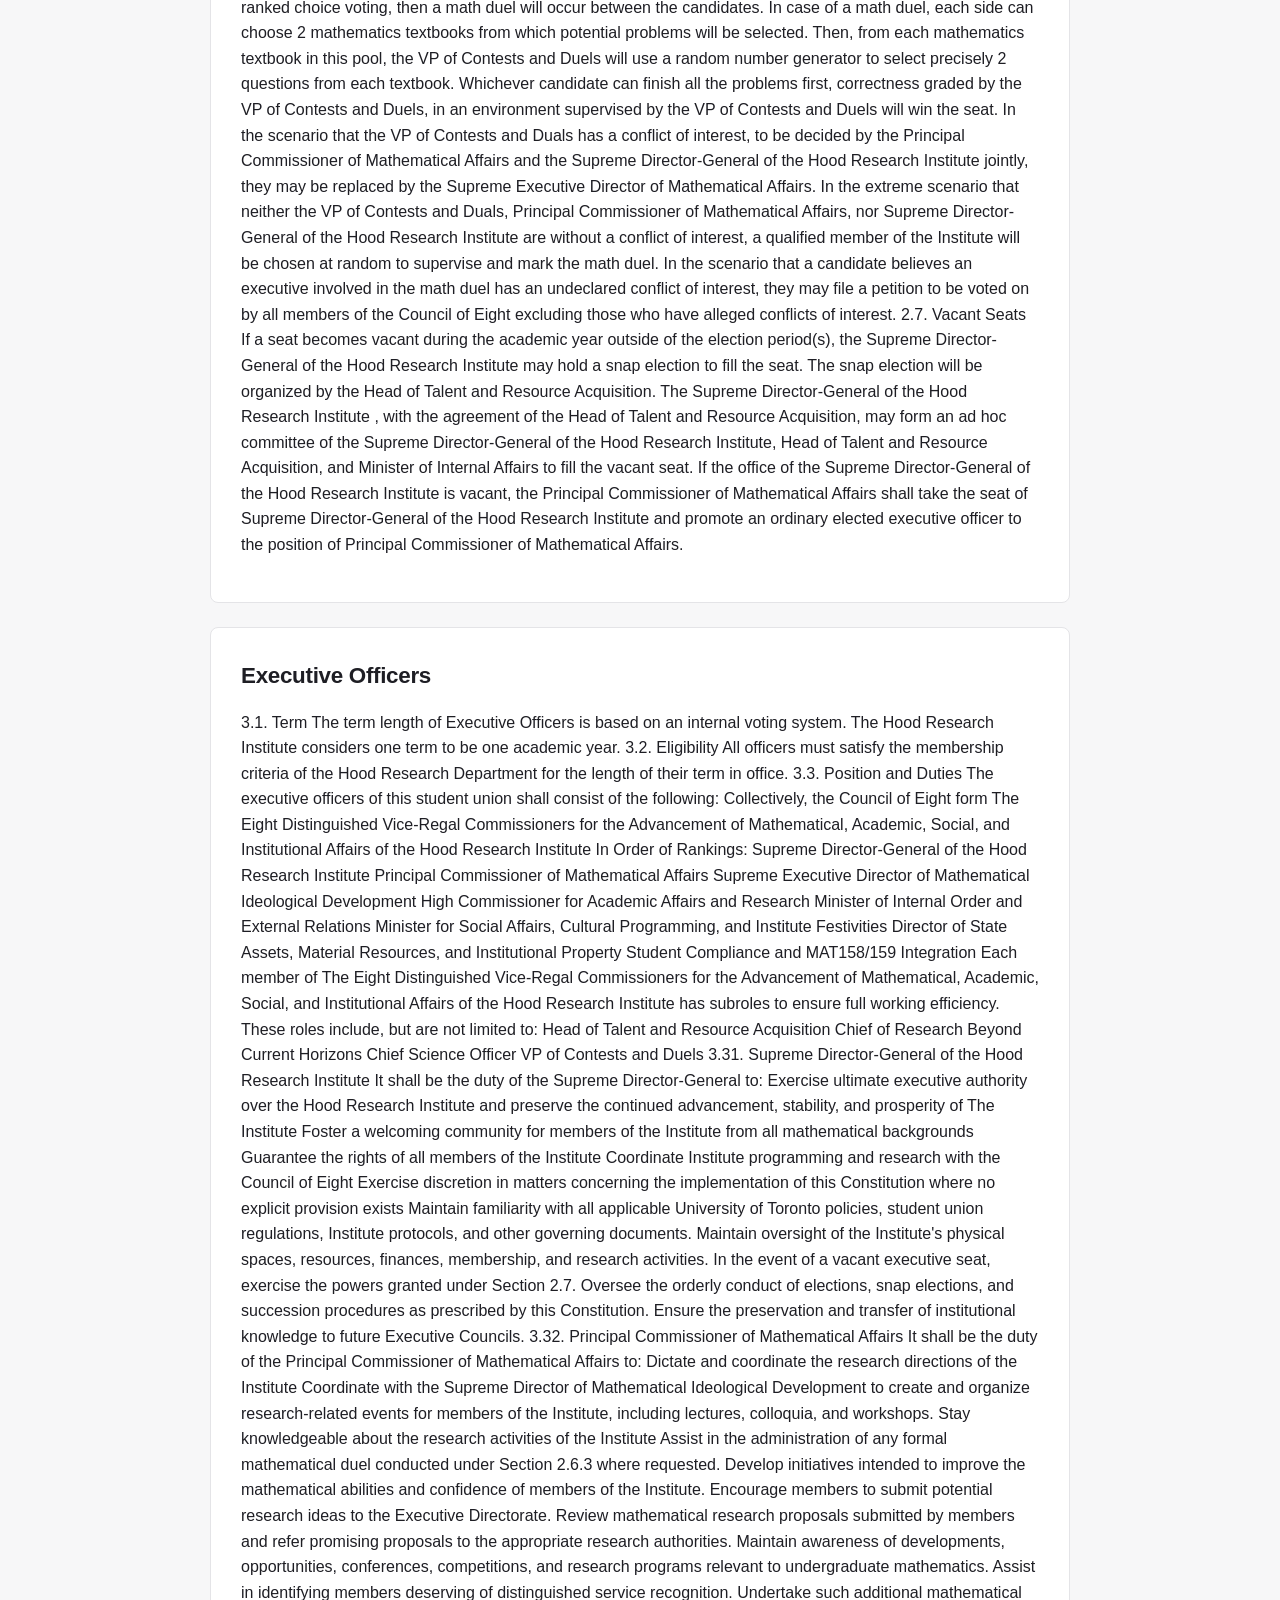
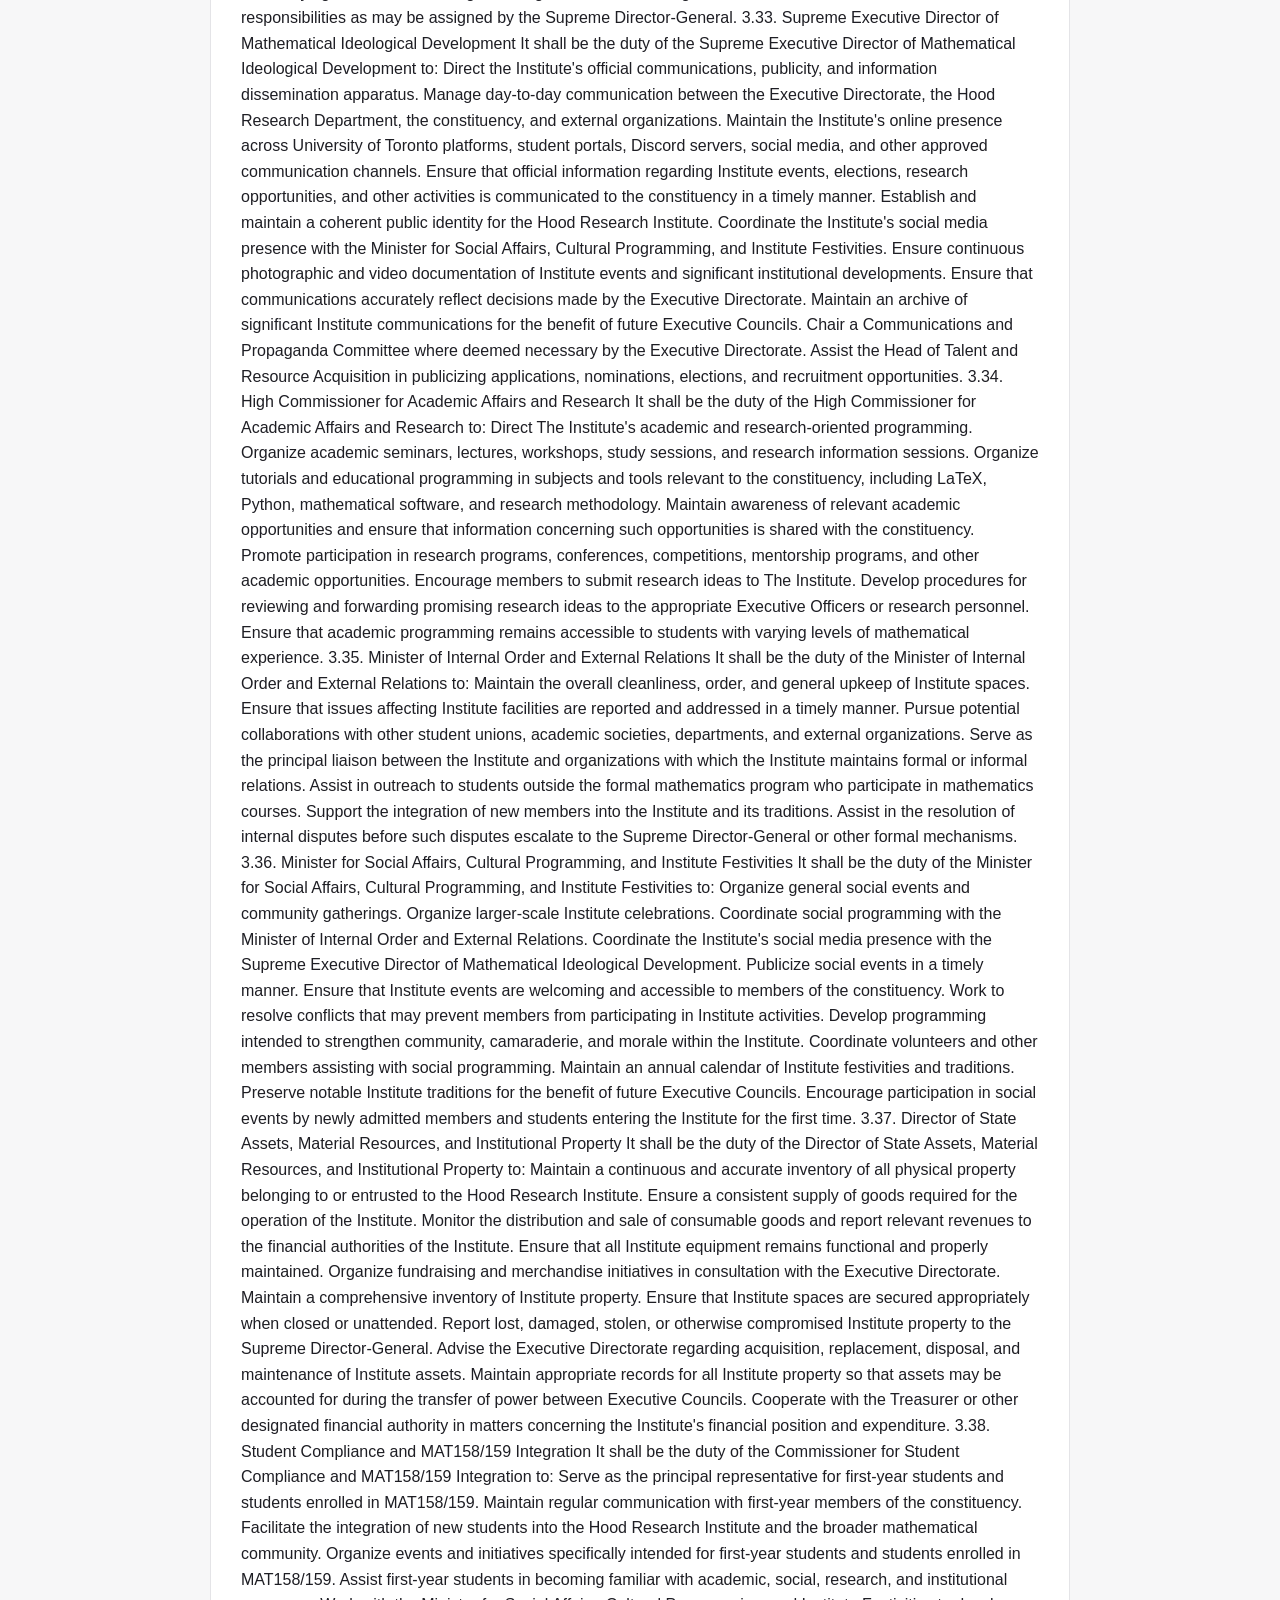
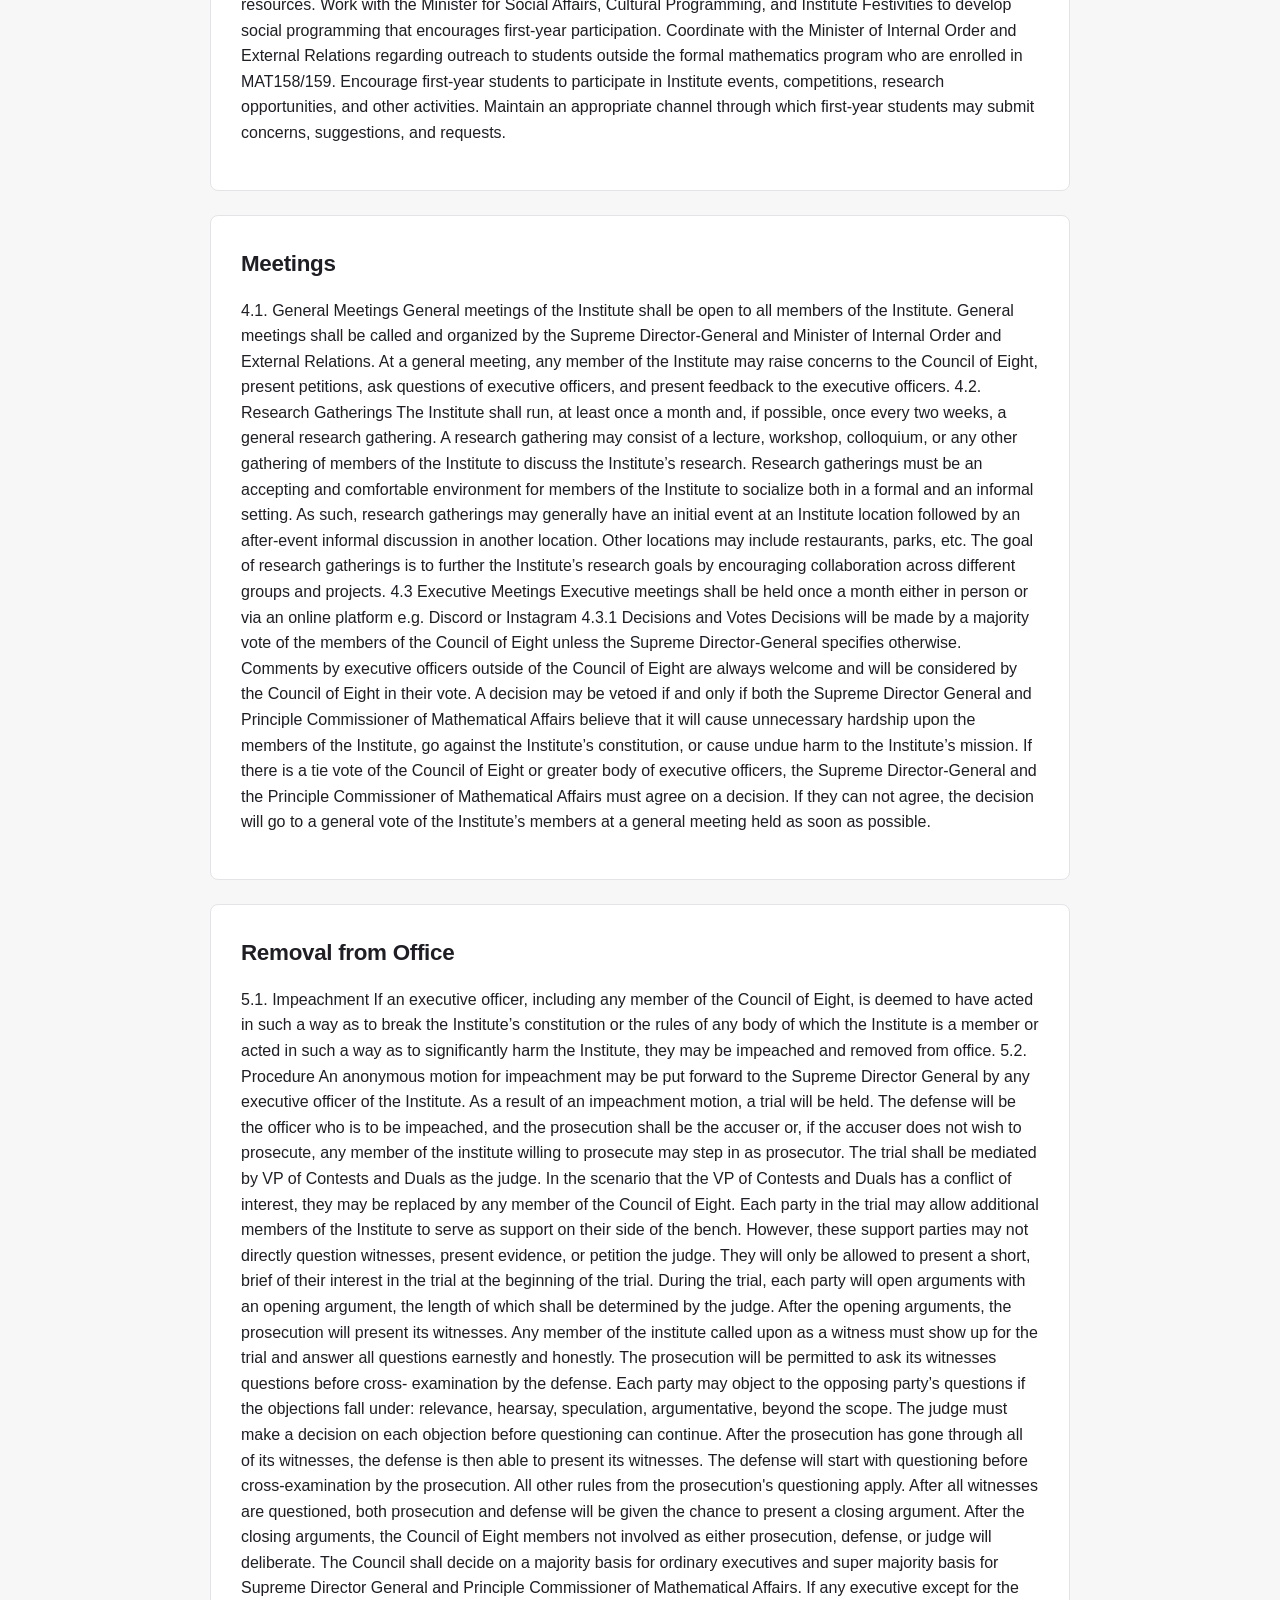
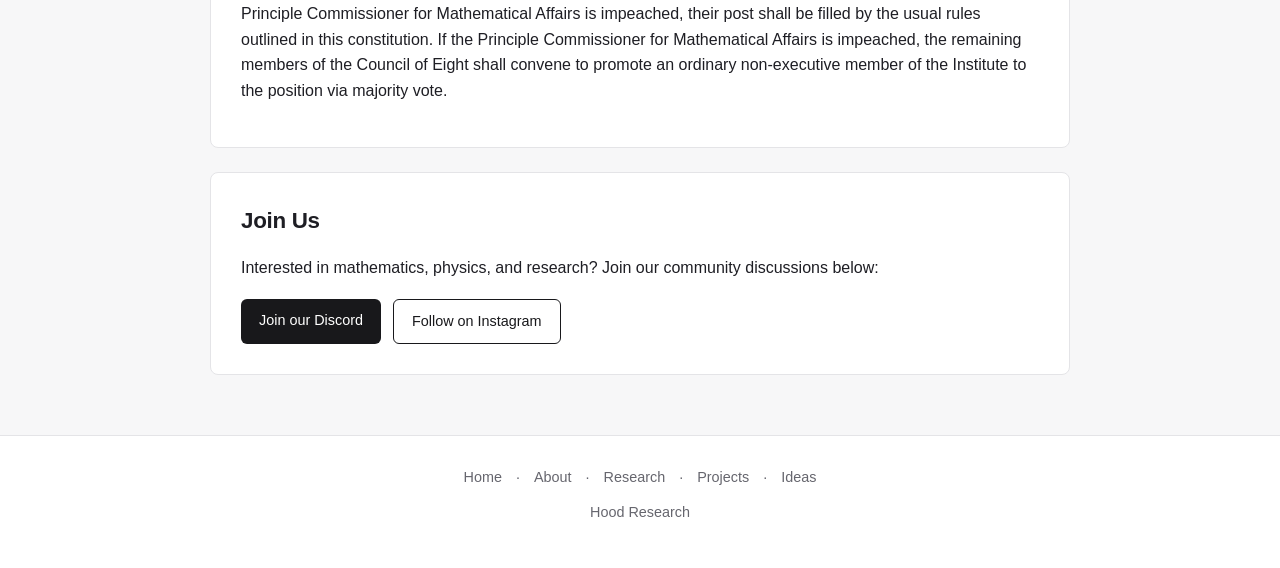
==== commit b7b778bd: "Revise constitution sections and update headings Updated sections and headings in the constitution, " ====
--- a/about.html
+++ b/about.html
@@ -30,17 +30,9 @@
             </p>
         </section>
 
-        <section id="mission">
-            <h2>Our Mission</h2>
-            <p>
-                [Insert mission statement]
-            </p>
-        </section>
-
-        <section id="constitution">
-            <h2>Our Mission</h2>
-            <p>
-1. General
+        <section id="General">
+            <h2>General</h2>
+            <p>
 1.1. Name
 The name of this organization is the Hood Research Institute. Henceforth, it will be simply called “The Institute.”
 1.2. Membership
@@ -53,8 +45,14 @@
 Share potential research ideas to executive officers
 Participate in research run by the Institute
 Only executive officers can vote in executive meetings
-2. Selection of Executive Officers
-2.1. Modes of selection
+
+            </p>
+        </section>
+
+        <section id="Selection of Executive Officers">
+            <h2>Selection of Executive Officers</h2>
+            <p>
+                2.1. Modes of selection
 All executive officers except for the Supreme Director-General of the Hood Research Institute and Principal Commissioner of Mathematical Affairs shall be selected through election in every year after the 2026-2027 school year. During the 2026-2027 school year, the executive officers will be declared by the institute at the start of the year. All executive officers up for election shall be elected at elections held in late September. Supplementary elections may be called at the discretion of the Supreme Director-General of the Hood Research Institute in the case of vacant executive officer seats. 
 
 The Supreme Director-General of the Hood Research Institute and Principal Commissioner of Mathematical Affairs shall be selected by the executive officers of the previous year in late spring.
@@ -96,7 +94,13 @@
 The Supreme Director-General of the Hood Research Institute , with the agreement of the Head of Talent and Resource Acquisition, may form an ad hoc committee of the Supreme Director-General of the Hood Research Institute, Head of Talent and Resource Acquisition, and Minister of Internal Affairs to fill the vacant seat.
 
 If the office of the Supreme Director-General of the Hood Research Institute is vacant, the Principal Commissioner of Mathematical Affairs shall take the seat of Supreme Director-General of the Hood Research Institute and promote an ordinary elected executive officer to the position of Principal Commissioner of Mathematical Affairs.
-3. Executive Officers
+
+            </p>
+        </section>
+
+        <section id="Executive Officers">
+            <h2>Executive Officers</h2>
+            <p>
 3.1. Term
 The term length of Executive Officers is based on an internal voting system. The Hood Research Institute considers one term to be one academic year.
 3.2. Eligibility 
@@ -218,7 +222,13 @@
 Coordinate with the Minister of Internal Order and External Relations regarding outreach to students outside the formal mathematics program who are enrolled in MAT158/159.
 Encourage first-year students to participate in Institute events, competitions, research opportunities, and other activities.
 Maintain an appropriate channel through which first-year students may submit concerns, suggestions, and requests.
-4. Meetings
+
+            </p>
+        </section>
+
+        <section id="Meetings">
+            <h2>Meetings</h2>
+            <p>
 4.1. General Meetings
 General meetings of the Institute shall be open to all members of the Institute. General meetings shall be called and organized by the Supreme Director-General and Minister of Internal Order and External Relations. 
 
@@ -239,7 +249,12 @@
 
 If there is a tie vote of the Council of Eight or greater body of executive officers, the Supreme Director-General and the Principle Commissioner of Mathematical Affairs must agree on a decision. If they can not agree, the decision will go to a general vote of the Institute’s members at a general meeting held as soon as possible.
 
-5. Removal from Office
+            </p>
+        </section>
+
+        <section id="Removal from Office">
+            <h2>Removal from Office</h2>
+            <p>
 5.1. Impeachment
 If an executive officer, including any member of the Council of Eight, is deemed to have acted in such a way as to break the Institute’s constitution or the rules of any body of which the Institute is a member or acted in such a way as to significantly harm the Institute, they may be impeached and removed from office.
 5.2. Procedure
@@ -254,21 +269,6 @@
 After all witnesses are questioned, both prosecution and defense will be given the chance to present a closing argument. After the closing arguments, the Council of Eight members not involved as either prosecution, defense, or judge will deliberate. The Council shall decide on a majority basis for ordinary executives and super majority basis for Supreme Director General and Principle Commissioner of Mathematical Affairs. 
 
 If any executive except for the Principle Commissioner for Mathematical Affairs is impeached, their post shall be filled by the usual rules outlined in this constitution. If the Principle Commissioner for Mathematical Affairs is impeached, the remaining members of the Council of Eight shall convene to promote an ordinary non-executive member of the Institute to the position via majority vote.
-
-            </p>
-        </section>
-
-        <section id="meetings">
-            <h2>Meeting details</h2>
-            <p>
-                [Insert meeting details here.]
-            </p>
-        </section>
-
-        <section id="rules">
-            <h2>Rules</h2>
-            <p>
-                [Insert rule details here.]
             </p>
         </section>
 
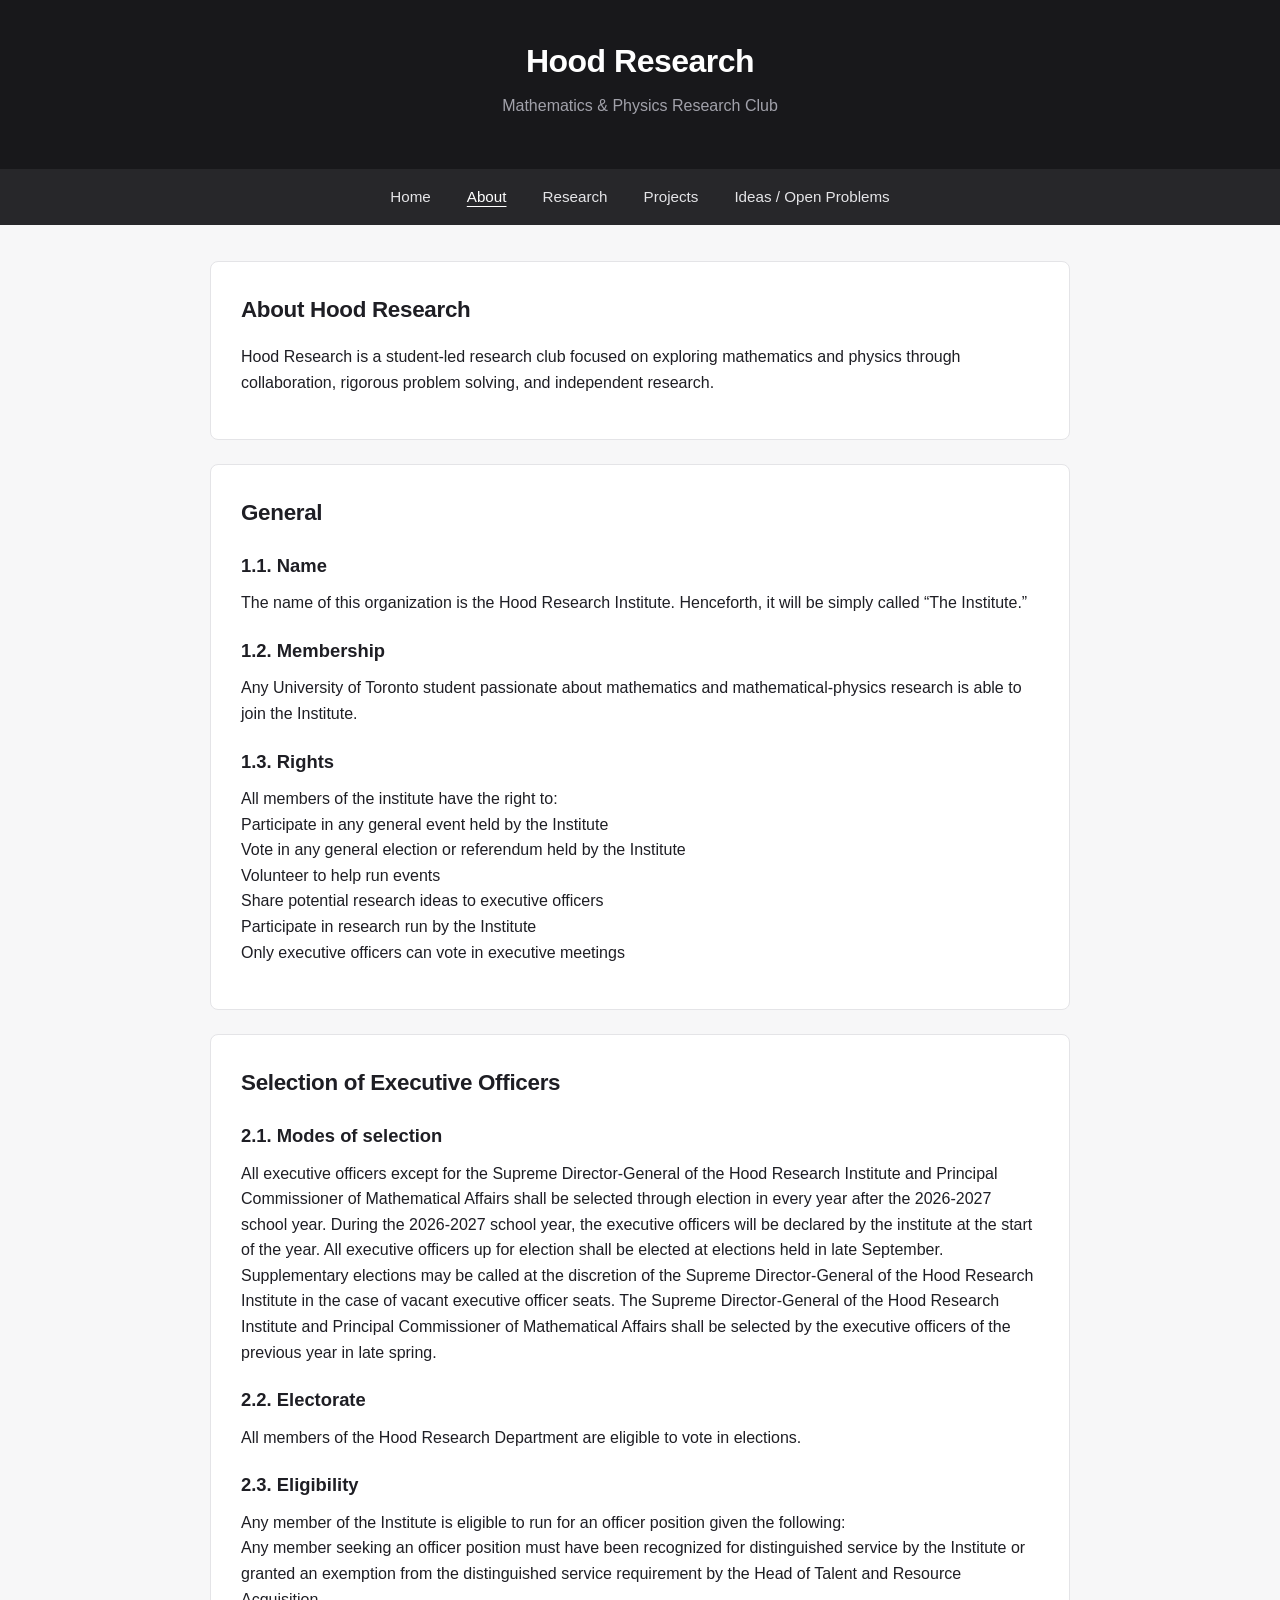
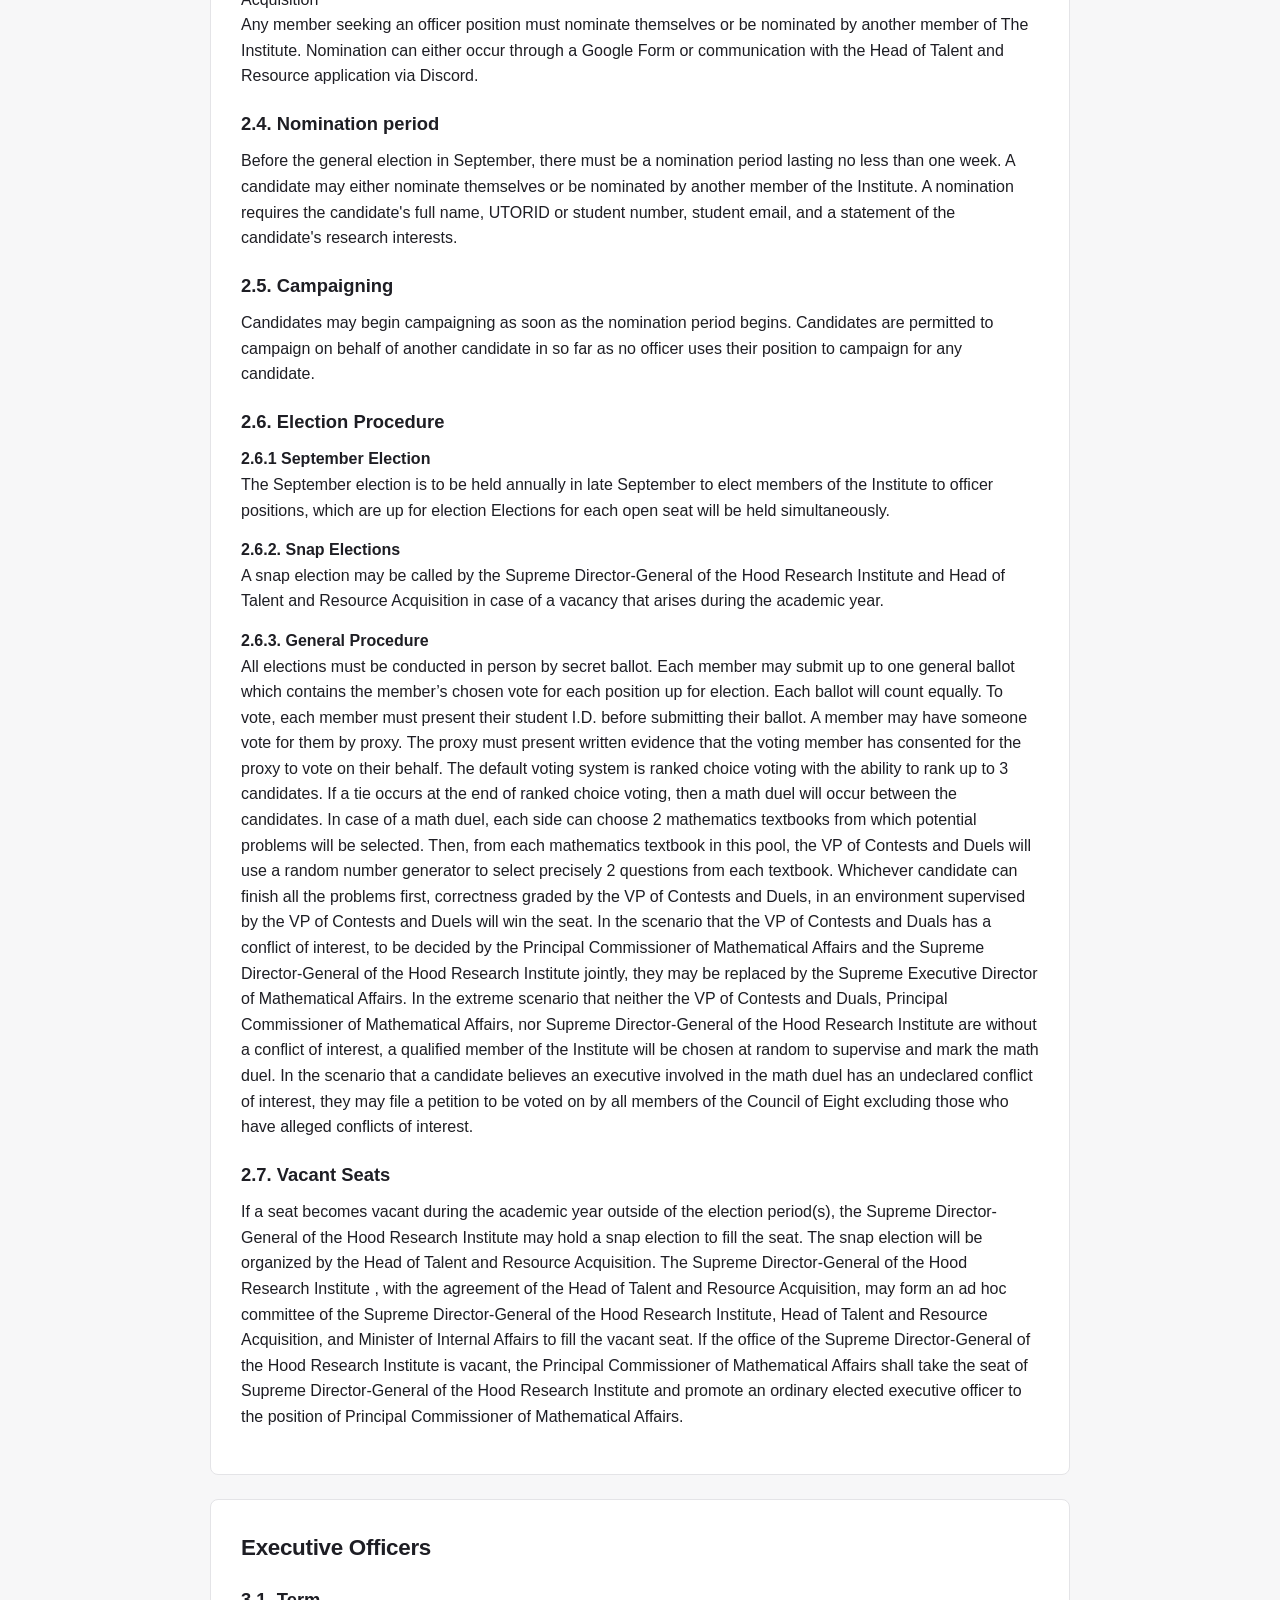
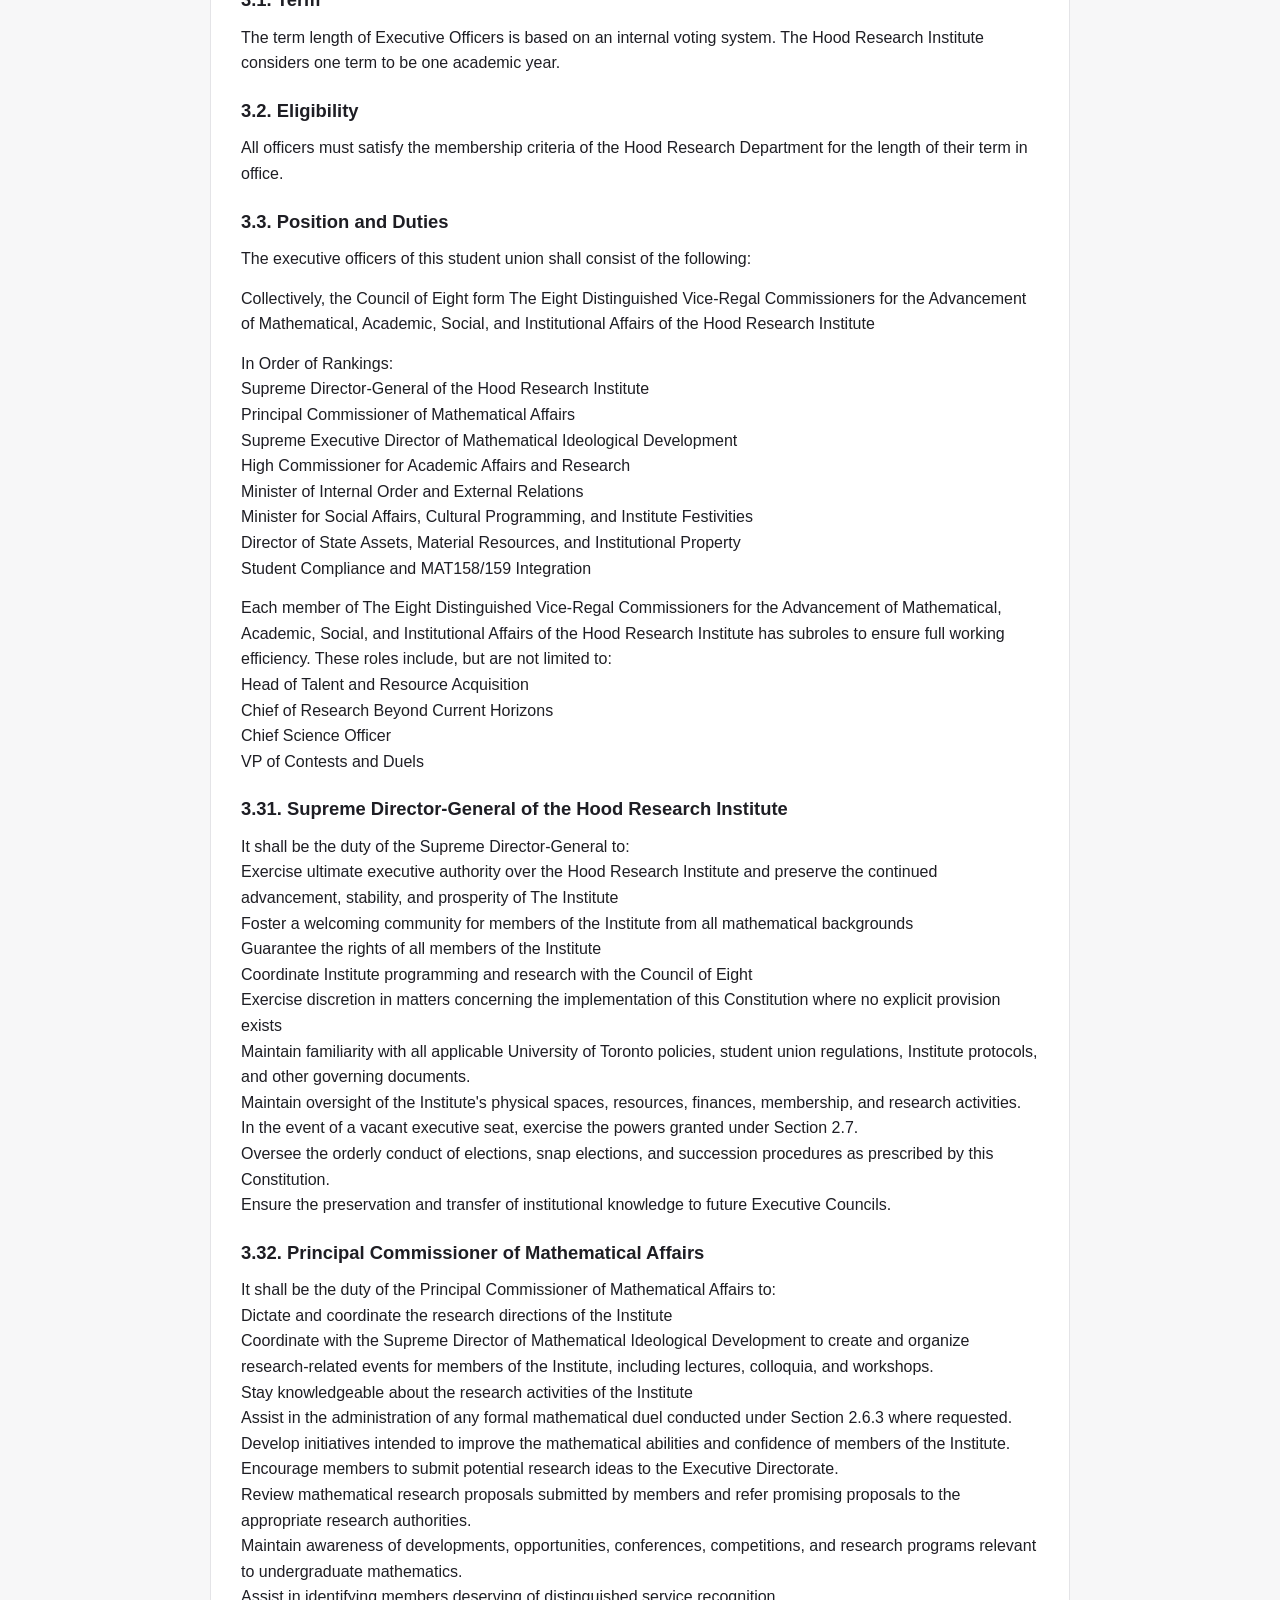
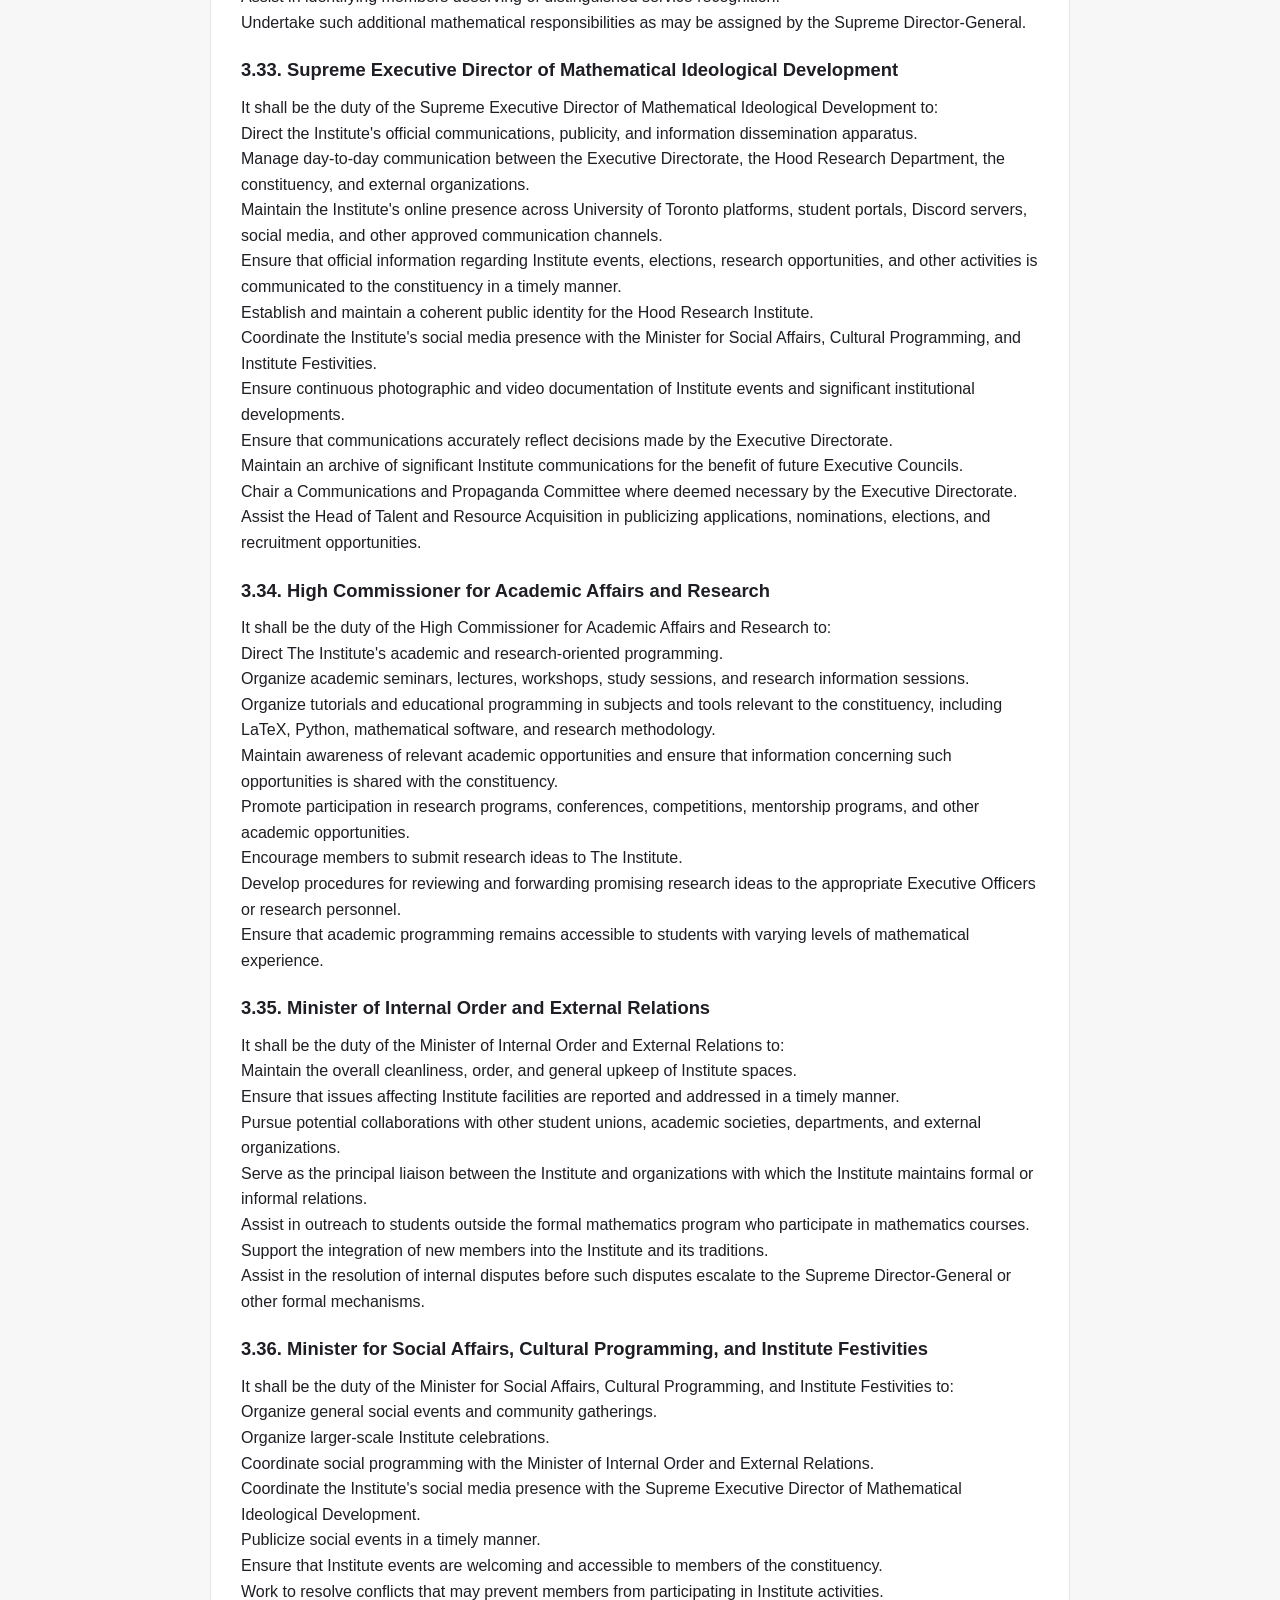
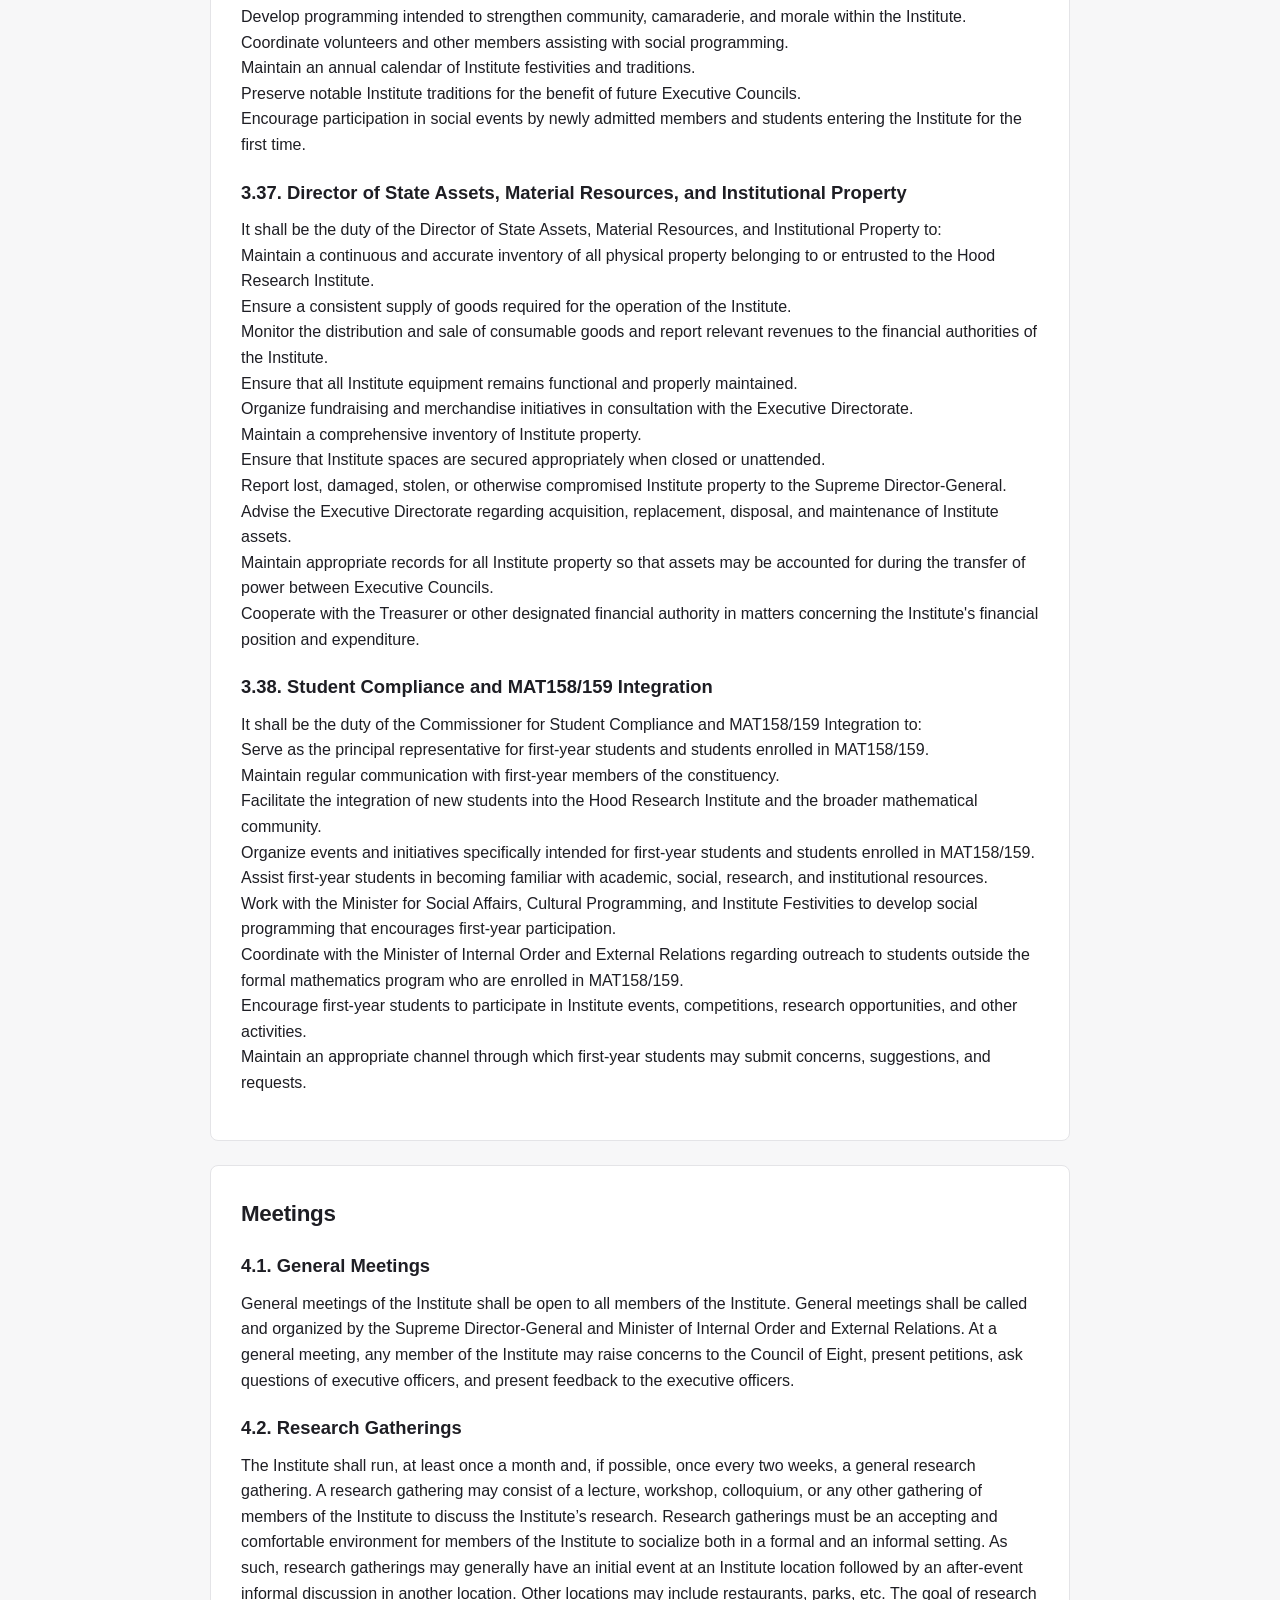
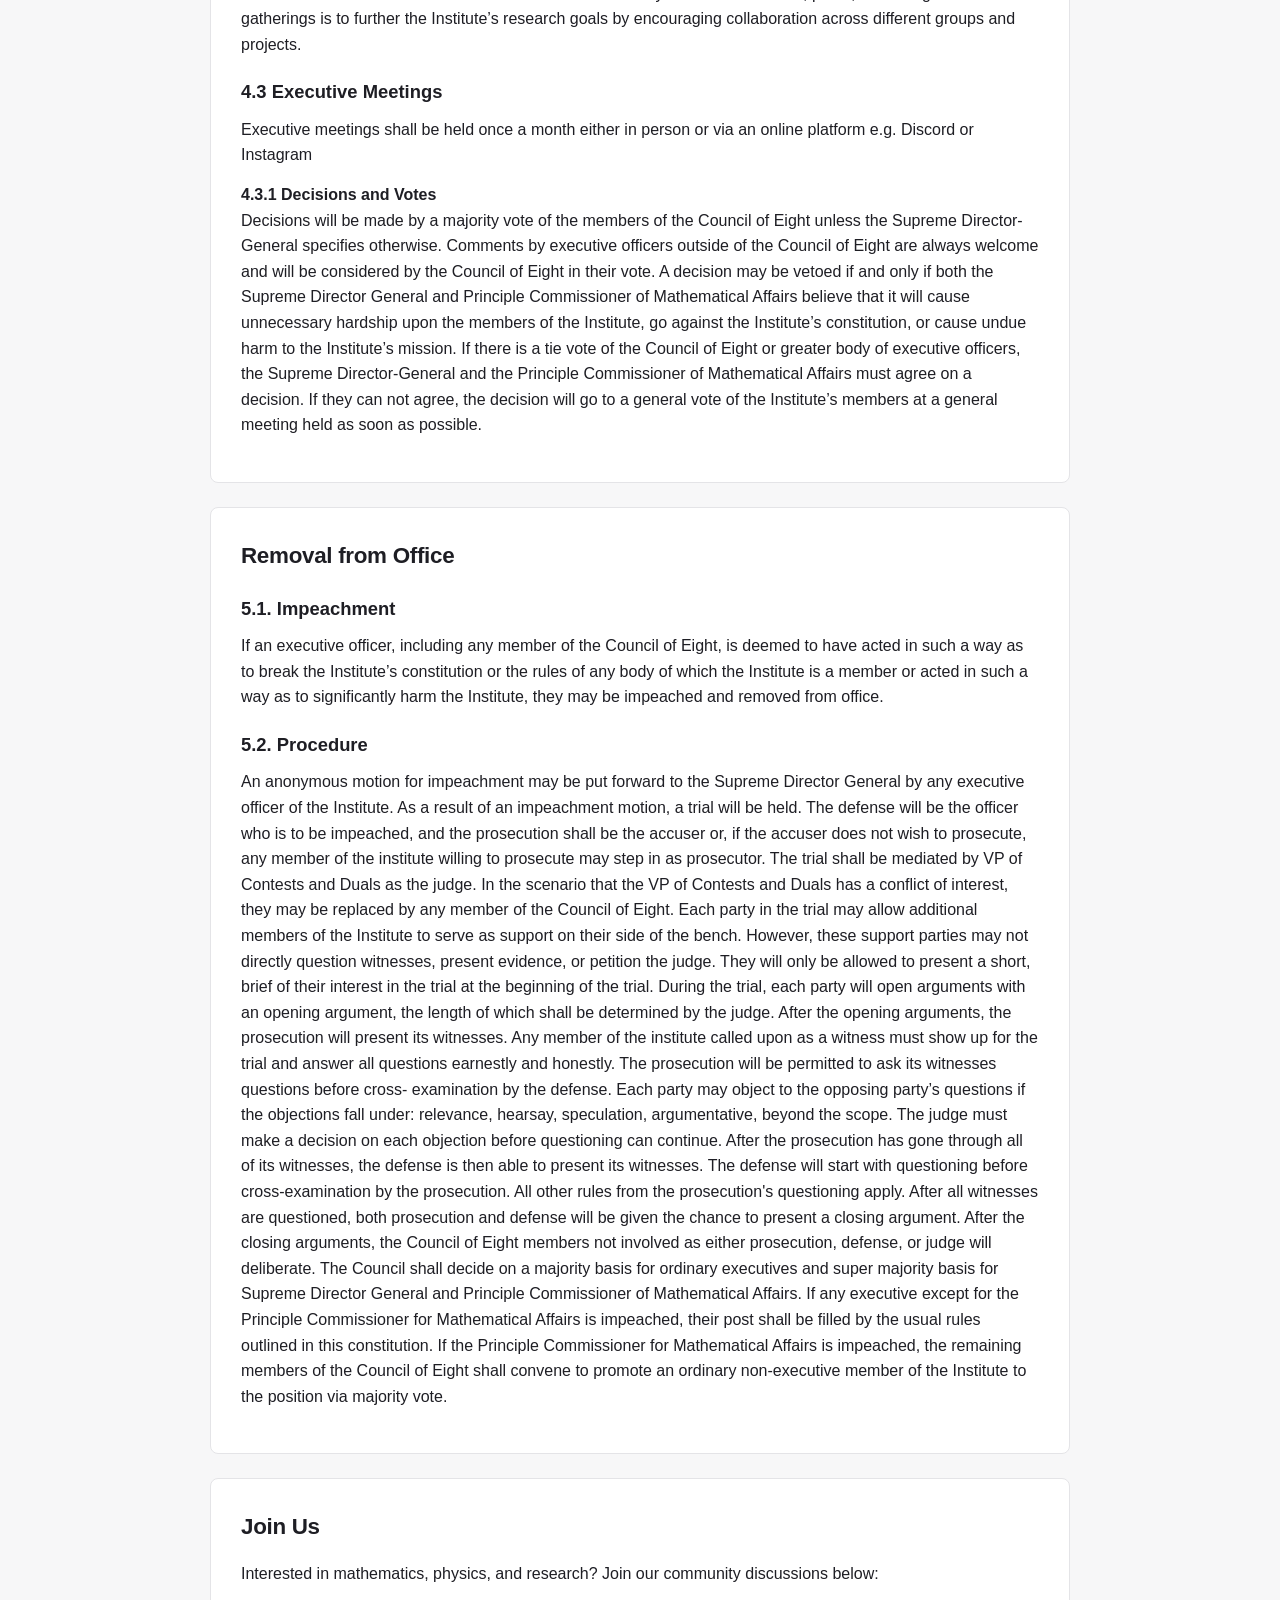
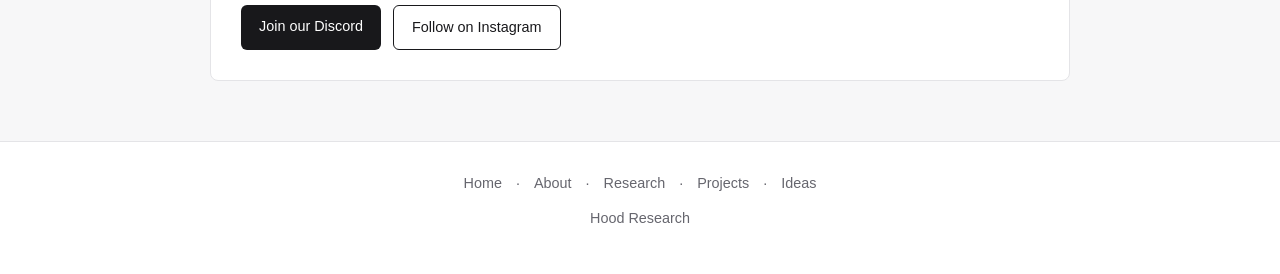
==== commit 38bf4b7e: "Refactor About section and executive officer details Updated the structure and content of the 'About" ====
--- a/about.html
+++ b/about.html
@@ -21,274 +21,355 @@
         <a href="ideas.html">Ideas / Open Problems</a>
     </nav>
 
-    <main>
-
-        <section id="about">
-            <h2>About Hood Research</h2>
-            <p>
-                Hood Research is a student-led research club focused on exploring mathematics and physics through collaboration, rigorous problem solving, and independent research.
-            </p>
-        </section>
-
-        <section id="General">
-            <h2>General</h2>
-            <p>
-1.1. Name
-The name of this organization is the Hood Research Institute. Henceforth, it will be simply called “The Institute.”
-1.2. Membership
-Any University of Toronto student passionate about mathematics and mathematical-physics research is able to join the Institute.
-1.3. Rights
-All members of the institute have the right to:
-Participate in any general event held by the Institute
-Vote in any general election or referendum held by the Institute
-Volunteer to help run events
-Share potential research ideas to executive officers
-Participate in research run by the Institute
-Only executive officers can vote in executive meetings
-
-            </p>
-        </section>
-
-        <section id="Selection of Executive Officers">
-            <h2>Selection of Executive Officers</h2>
-            <p>
-                2.1. Modes of selection
-All executive officers except for the Supreme Director-General of the Hood Research Institute and Principal Commissioner of Mathematical Affairs shall be selected through election in every year after the 2026-2027 school year. During the 2026-2027 school year, the executive officers will be declared by the institute at the start of the year. All executive officers up for election shall be elected at elections held in late September. Supplementary elections may be called at the discretion of the Supreme Director-General of the Hood Research Institute in the case of vacant executive officer seats. 
-
-The Supreme Director-General of the Hood Research Institute and Principal Commissioner of Mathematical Affairs shall be selected by the executive officers of the previous year in late spring.
-
-2.2. Electorate 
-All members of the Hood Research Department are eligible to vote in elections.
-2.3. Eligibility
-Any member of the Institute is eligible to run for an officer position given the following:
-Any member seeking an officer position must have been recognized for distinguished service by the Institute or granted an exemption from the distinguished service requirement by the Head of Talent and Resource Acquisition
-Any member seeking an officer position must nominate themselves or be nominated by another member of The Institute. Nomination can either occur through a Google Form or communication with the Head of Talent and Resource application via Discord.
-2.4. Nomination period
-Before the general election in September, there must be a nomination period lasting no less than one week. A candidate may either nominate themselves or be nominated by another member of the Institute. A nomination requires the candidate's full name, UTORID or student number, student email, and a statement of the candidate's research interests. 
-2.5. Campaigning 
-Candidates may begin campaigning as soon as the nomination period begins. Candidates are permitted to campaign on behalf of another candidate in so far as no officer uses their position to campaign for any candidate.
-2.6. Election Procedure
-2.6.1 September Election
-The September election is to be held annually in late September to elect members of the Institute to officer positions, which are up for election
-
-Elections for each open seat will be held simultaneously.
-2.6.2. Snap Elections
-A snap election may be called by the Supreme Director-General of the Hood Research Institute and Head of Talent and Resource Acquisition in case of a vacancy that arises during the academic year.
-2.6.3. General Procedure
-All elections must be conducted in person by secret ballot. Each member may submit up to one general ballot which contains the member’s chosen vote for each position up for election. Each ballot will count equally. To vote, each member must present their student I.D. before submitting their ballot. A member may have someone vote for them by proxy. The proxy must present written evidence that the voting member has consented for the proxy to vote on their behalf. 
-
-The default voting system is ranked choice voting with the ability to rank up to 3 candidates. 
-
-If a tie occurs at the end of ranked choice voting, then a math duel will occur between the candidates.
-
-In case of a math duel, each side can choose 2 mathematics textbooks from which potential problems will be selected. Then, from each mathematics textbook in this pool, the VP of Contests and Duels will use a random number generator to select precisely 2 questions from each textbook. Whichever candidate can finish all the problems first, correctness graded by the VP of Contests and Duels, in an environment supervised by the VP of Contests and Duels will win the seat.
-
-In the scenario that the VP of Contests and Duals has a conflict of interest, to be decided by the Principal Commissioner of Mathematical Affairs and the Supreme Director-General of the Hood Research Institute  jointly, they may be replaced by the Supreme Executive Director of Mathematical Affairs.
-
-In the extreme scenario that neither the VP of Contests and Duals, Principal Commissioner of Mathematical Affairs, nor Supreme Director-General of the Hood Research Institute are without a conflict of interest, a qualified member of the Institute will be chosen at random to supervise and mark the math duel.
-
-In the scenario that a candidate believes an executive involved in the math duel has an undeclared conflict of interest, they may file a petition to be voted on by all members of the Council of Eight excluding those who have alleged conflicts of interest.
-2.7. Vacant Seats
-If a seat becomes vacant during the academic year outside of the election period(s), the Supreme Director-General of the Hood Research Institute  may hold a snap election to fill the seat. The snap election will be organized by the Head of Talent and Resource Acquisition. 
-
-The Supreme Director-General of the Hood Research Institute , with the agreement of the Head of Talent and Resource Acquisition, may form an ad hoc committee of the Supreme Director-General of the Hood Research Institute, Head of Talent and Resource Acquisition, and Minister of Internal Affairs to fill the vacant seat.
-
-If the office of the Supreme Director-General of the Hood Research Institute is vacant, the Principal Commissioner of Mathematical Affairs shall take the seat of Supreme Director-General of the Hood Research Institute and promote an ordinary elected executive officer to the position of Principal Commissioner of Mathematical Affairs.
-
-            </p>
-        </section>
-
-        <section id="Executive Officers">
-            <h2>Executive Officers</h2>
-            <p>
-3.1. Term
-The term length of Executive Officers is based on an internal voting system. The Hood Research Institute considers one term to be one academic year.
-3.2. Eligibility 
-All officers must satisfy the membership criteria of the Hood Research Department for the length of their term in office.
-3.3. Position and Duties
-The executive officers of this student union shall consist of the following:
-
-Collectively, the Council of Eight form The Eight Distinguished Vice-Regal Commissioners for the Advancement of Mathematical, Academic, Social, and Institutional Affairs of the Hood Research Institute
-
-
-In Order of Rankings:
-Supreme Director-General of the Hood Research Institute 
-Principal Commissioner of Mathematical Affairs
-Supreme Executive Director of Mathematical Ideological Development
-High Commissioner for Academic Affairs and Research
-Minister of Internal Order and External Relations
-Minister for Social Affairs, Cultural Programming, and Institute Festivities
-Director of State Assets, Material Resources, and Institutional Property
-Student Compliance and MAT158/159 Integration
-
-Each member of The Eight Distinguished Vice-Regal Commissioners for the Advancement of Mathematical, Academic, Social, and Institutional Affairs of the Hood Research Institute has subroles to ensure full working efficiency. These roles include, but are not limited to: 
-Head of Talent and Resource Acquisition 
-Chief of Research Beyond Current Horizons 
-Chief Science Officer
-VP of Contests and Duels
- 
-3.31. Supreme Director-General of the Hood Research Institute 
-It shall be the duty of the Supreme Director-General to:
-Exercise ultimate executive authority over the Hood Research Institute and preserve the continued advancement, stability, and prosperity of The Institute
- Foster a welcoming community for members of the Institute from all mathematical backgrounds
-Guarantee the rights of all members of the Institute
-Coordinate Institute programming and research with the Council of Eight
-Exercise discretion in matters concerning the implementation of this Constitution where no explicit provision exists
-Maintain familiarity with all applicable University of Toronto policies, student union regulations, Institute protocols, and other governing documents.
-Maintain oversight of the Institute's physical spaces, resources, finances, membership, and research activities.
-In the event of a vacant executive seat, exercise the powers granted under Section 2.7.
-Oversee the orderly conduct of elections, snap elections, and succession procedures as prescribed by this Constitution.
-Ensure the preservation and transfer of institutional knowledge to future Executive Councils.
-3.32. Principal Commissioner of Mathematical Affairs
-It shall be the duty of the Principal Commissioner of Mathematical Affairs to:
-Dictate and coordinate the research directions of the Institute
-Coordinate with the Supreme Director of Mathematical Ideological Development to create and organize research-related events for members of the Institute, including lectures, colloquia, and workshops.
-Stay knowledgeable about the research activities of the Institute
-Assist in the administration of any formal mathematical duel conducted under Section 2.6.3 where requested.
-Develop initiatives intended to improve the mathematical abilities and confidence of members of the Institute.
-Encourage members to submit potential research ideas to the Executive Directorate.
-Review mathematical research proposals submitted by members and refer promising proposals to the appropriate research authorities.
-Maintain awareness of developments, opportunities, conferences, competitions, and research programs relevant to undergraduate mathematics.
-Assist in identifying members deserving of distinguished service recognition.
-Undertake such additional mathematical responsibilities as may be assigned by the Supreme Director-General.
-3.33. Supreme Executive Director of Mathematical Ideological Development
-It shall be the duty of the Supreme Executive Director of Mathematical Ideological Development to:
-Direct the Institute's official communications, publicity, and information dissemination apparatus.
-Manage day-to-day communication between the Executive Directorate, the Hood Research Department, the constituency, and external organizations.
-Maintain the Institute's online presence across University of Toronto platforms, student portals, Discord servers, social media, and other approved communication channels.
-Ensure that official information regarding Institute events, elections, research opportunities, and other activities is communicated to the constituency in a timely manner.
-Establish and maintain a coherent public identity for the Hood Research Institute.
-Coordinate the Institute's social media presence with the Minister for Social Affairs, Cultural Programming, and Institute Festivities.
-Ensure continuous photographic and video documentation of Institute events and significant institutional developments.
-Ensure that communications accurately reflect decisions made by the Executive Directorate.
-Maintain an archive of significant Institute communications for the benefit of future Executive Councils.
-Chair a Communications and Propaganda Committee where deemed necessary by the Executive Directorate.
-Assist the Head of Talent and Resource Acquisition in publicizing applications, nominations, elections, and recruitment opportunities.
-3.34. High Commissioner for Academic Affairs and Research
-It shall be the duty of the High Commissioner for Academic Affairs and Research to:
-Direct The Institute's academic and research-oriented programming.
-Organize academic seminars, lectures, workshops, study sessions, and research information sessions.
-Organize tutorials and educational programming in subjects and tools relevant to the constituency, including LaTeX, Python, mathematical software, and research methodology.
-Maintain awareness of relevant academic opportunities and ensure that information concerning such opportunities is shared with the constituency.
-Promote participation in research programs, conferences, competitions, mentorship programs, and other academic opportunities.
-Encourage members to submit research ideas to The Institute.
-Develop procedures for reviewing and forwarding promising research ideas to the appropriate Executive Officers or research personnel.
-Ensure that academic programming remains accessible to students with varying levels of mathematical experience.
-
-3.35. Minister of Internal Order and External Relations
-It shall be the duty of the Minister of Internal Order and External Relations to:
-Maintain the overall cleanliness, order, and general upkeep of Institute spaces.
-Ensure that issues affecting Institute facilities are reported and addressed in a timely manner.
-Pursue potential collaborations with other student unions, academic societies, departments, and external organizations.
-Serve as the principal liaison between the Institute and organizations with which the Institute maintains formal or informal relations.
-Assist in outreach to students outside the formal mathematics program who participate in mathematics courses.
-Support the integration of new members into the Institute and its traditions.
-Assist in the resolution of internal disputes before such disputes escalate to the Supreme Director-General or other formal mechanisms.
-3.36. Minister for Social Affairs, Cultural Programming, and Institute Festivities
-It shall be the duty of the Minister for Social Affairs, Cultural Programming, and Institute Festivities to:
-Organize general social events and community gatherings.
-Organize larger-scale Institute celebrations.
-Coordinate social programming with the Minister of Internal Order and External Relations.
-Coordinate the Institute's social media presence with the Supreme Executive Director of Mathematical Ideological Development.
-Publicize social events in a timely manner.
-Ensure that Institute events are welcoming and accessible to members of the constituency.
-Work to resolve conflicts that may prevent members from participating in Institute activities.
-Develop programming intended to strengthen community, camaraderie, and morale within the Institute.
-Coordinate volunteers and other members assisting with social programming.
-Maintain an annual calendar of Institute festivities and traditions.
-Preserve notable Institute traditions for the benefit of future Executive Councils.
-Encourage participation in social events by newly admitted members and students entering the Institute for the first time.
-3.37. Director of State Assets, Material Resources, and Institutional Property
-It shall be the duty of the Director of State Assets, Material Resources, and Institutional Property to:
-Maintain a continuous and accurate inventory of all physical property belonging to or entrusted to the Hood Research Institute.
-Ensure a consistent supply of goods required for the operation of the Institute.
-Monitor the distribution and sale of consumable goods and report relevant revenues to the financial authorities of the Institute.
-Ensure that all Institute equipment remains functional and properly maintained.
-Organize fundraising and merchandise initiatives in consultation with the Executive Directorate.
-Maintain a comprehensive inventory of Institute property.
-Ensure that Institute spaces are secured appropriately when closed or unattended.
-Report lost, damaged, stolen, or otherwise compromised Institute property to the Supreme Director-General.
-Advise the Executive Directorate regarding acquisition, replacement, disposal, and maintenance of Institute assets.
-Maintain appropriate records for all Institute property so that assets may be accounted for during the transfer of power between Executive Councils.
-Cooperate with the Treasurer or other designated financial authority in matters concerning the Institute's financial position and expenditure.
-3.38. Student Compliance and MAT158/159 Integration
-It shall be the duty of the Commissioner for Student Compliance and MAT158/159 Integration to:
-Serve as the principal representative for first-year students and students enrolled in MAT158/159.
-Maintain regular communication with first-year members of the constituency.
-Facilitate the integration of new students into the Hood Research Institute and the broader mathematical community.
-Organize events and initiatives specifically intended for first-year students and students enrolled in MAT158/159.
-Assist first-year students in becoming familiar with academic, social, research, and institutional resources.
-Work with the Minister for Social Affairs, Cultural Programming, and Institute Festivities to develop social programming that encourages first-year participation.
-Coordinate with the Minister of Internal Order and External Relations regarding outreach to students outside the formal mathematics program who are enrolled in MAT158/159.
-Encourage first-year students to participate in Institute events, competitions, research opportunities, and other activities.
-Maintain an appropriate channel through which first-year students may submit concerns, suggestions, and requests.
-
-            </p>
-        </section>
-
-        <section id="Meetings">
-            <h2>Meetings</h2>
-            <p>
-4.1. General Meetings
-General meetings of the Institute shall be open to all members of the Institute. General meetings shall be called and organized by the Supreme Director-General and Minister of Internal Order and External Relations. 
-
-At a general meeting, any member of the Institute may raise concerns to the Council of Eight, present petitions, ask questions of executive officers, and present feedback to the executive officers. 
-
-4.2. Research Gatherings
-The Institute shall run, at least once a month and, if possible, once every two weeks, a general research gathering. A research gathering may consist of a lecture, workshop, colloquium, or any other gathering of members of the Institute to discuss the Institute’s research. 
-
-Research gatherings must be an accepting and comfortable environment for members of the Institute to socialize both in a formal and an informal setting. As such, research gatherings may generally have an initial event at an Institute location followed by an after-event informal discussion in another location. Other locations may include restaurants, parks, etc. 
-
-The goal of research gatherings is to further the Institute’s research goals by encouraging collaboration across different groups and projects. 
-4.3 Executive Meetings
-Executive meetings shall be held once a month either in person or via an online platform e.g. Discord or Instagram
-4.3.1 Decisions and Votes
-Decisions will be made by a majority vote of the members of the Council of Eight unless the Supreme Director-General specifies otherwise. Comments by executive officers outside of the Council of Eight are always welcome and will be considered by the Council of Eight in their vote.
-
-A decision may be vetoed if and only if both the Supreme Director General and Principle Commissioner of Mathematical Affairs believe that it will cause unnecessary hardship upon the members of the Institute, go against the Institute’s constitution, or cause undue harm to the Institute’s mission.
-
-If there is a tie vote of the Council of Eight or greater body of executive officers, the Supreme Director-General and the Principle Commissioner of Mathematical Affairs must agree on a decision. If they can not agree, the decision will go to a general vote of the Institute’s members at a general meeting held as soon as possible.
-
-            </p>
-        </section>
-
-        <section id="Removal from Office">
-            <h2>Removal from Office</h2>
-            <p>
-5.1. Impeachment
-If an executive officer, including any member of the Council of Eight, is deemed to have acted in such a way as to break the Institute’s constitution or the rules of any body of which the Institute is a member or acted in such a way as to significantly harm the Institute, they may be impeached and removed from office.
-5.2. Procedure
-An anonymous motion for impeachment may be put forward to the Supreme Director General by any executive officer of the Institute. As a result of an impeachment motion, a trial will be held. The defense will be the officer who is to be impeached, and the prosecution shall be the accuser or, if the accuser does not wish to prosecute, any member of the institute willing to prosecute may step in as prosecutor. The trial shall be mediated by VP of Contests and Duals as the judge. In the scenario that the VP of Contests and Duals has a conflict of interest, they may be replaced by any member of the Council of Eight. 
-
-Each party in the trial may allow additional members of the Institute to serve as support on their side of the bench. However, these support parties may not directly question witnesses, present evidence, or petition the judge. They will only be allowed to present a short, brief of their interest in the trial at the beginning of the trial.
-
-During the trial, each party will open arguments with an opening argument, the length of which shall be determined by the judge. After the opening arguments, the prosecution will present its witnesses. Any member of the institute called upon as a witness must show up for the trial and answer all questions earnestly and honestly. The prosecution will be permitted to ask its witnesses questions before cross- examination by the defense. Each party may object to the opposing party’s questions if the objections fall under: relevance, hearsay, speculation, argumentative, beyond the scope. The judge must make a decision on each objection before questioning can continue.
-
-After the prosecution has gone through all of its witnesses, the defense is then able to present its witnesses. The defense will start with questioning before cross-examination by the prosecution. All other rules from the prosecution's questioning apply. 
-
-After all witnesses are questioned, both prosecution and defense will be given the chance to present a closing argument. After the closing arguments, the Council of Eight members not involved as either prosecution, defense, or judge will deliberate. The Council shall decide on a majority basis for ordinary executives and super majority basis for Supreme Director General and Principle Commissioner of Mathematical Affairs. 
-
-If any executive except for the Principle Commissioner for Mathematical Affairs is impeached, their post shall be filled by the usual rules outlined in this constitution. If the Principle Commissioner for Mathematical Affairs is impeached, the remaining members of the Council of Eight shall convene to promote an ordinary non-executive member of the Institute to the position via majority vote.
-            </p>
-        </section>
-
-        <section id="join">
-            <h2>Join Us</h2>
-            <p>
-                Interested in mathematics, physics, and research? Join our community discussions below:
-            </p>
-
-            <div class="btn-group">
-                <a class="button" href="https://discord.gg/YOUR_DISCORD_INVITE_HERE" target="_blank" rel="noopener noreferrer">
-                    Join our Discord
-                </a>
-                <a class="button button-outline" href="https://www.instagram.com/thewhitemathematician/" target="_blank" rel="noopener noreferrer">
-                    Follow on Instagram
-                </a>
-            </div>
-        </section>
-
-    </main>
+<main>
+
+    <section id="about">
+        <h2>About Hood Research</h2>
+        <p>
+            Hood Research is a student-led research club focused on exploring mathematics and physics through collaboration, rigorous problem solving, and independent research.
+        </p>
+    </section>
+
+    <section id="General">
+        <h2>General</h2>
+
+        <h3>1.1. Name</h3>
+        <p>
+            The name of this organization is the Hood Research Institute. Henceforth, it will be simply called “The Institute.”
+        </p>
+
+        <h3>1.2. Membership</h3>
+        <p>
+            Any University of Toronto student passionate about mathematics and mathematical-physics research is able to join the Institute.
+        </p>
+
+        <h3>1.3. Rights</h3>
+        <p>
+            All members of the institute have the right to:
+            <br>Participate in any general event held by the Institute
+            <br>Vote in any general election or referendum held by the Institute
+            <br>Volunteer to help run events
+            <br>Share potential research ideas to executive officers
+            <br>Participate in research run by the Institute
+            <br>Only executive officers can vote in executive meetings
+        </p>
+    </section>
+
+
+    <section id="Selection of Executive Officers">
+        <h2>Selection of Executive Officers</h2>
+
+        <h3>2.1. Modes of selection</h3>
+        <p>
+            All executive officers except for the Supreme Director-General of the Hood Research Institute and Principal Commissioner of Mathematical Affairs shall be selected through election in every year after the 2026-2027 school year. During the 2026-2027 school year, the executive officers will be declared by the institute at the start of the year. All executive officers up for election shall be elected at elections held in late September. Supplementary elections may be called at the discretion of the Supreme Director-General of the Hood Research Institute in the case of vacant executive officer seats.
+
+            The Supreme Director-General of the Hood Research Institute and Principal Commissioner of Mathematical Affairs shall be selected by the executive officers of the previous year in late spring.
+        </p>
+
+        <h3>2.2. Electorate</h3>
+        <p>
+            All members of the Hood Research Department are eligible to vote in elections.
+        </p>
+
+        <h3>2.3. Eligibility</h3>
+        <p>
+            Any member of the Institute is eligible to run for an officer position given the following:
+            <br>Any member seeking an officer position must have been recognized for distinguished service by the Institute or granted an exemption from the distinguished service requirement by the Head of Talent and Resource Acquisition
+            <br>Any member seeking an officer position must nominate themselves or be nominated by another member of The Institute. Nomination can either occur through a Google Form or communication with the Head of Talent and Resource application via Discord.
+        </p>
+
+        <h3>2.4. Nomination period</h3>
+        <p>
+            Before the general election in September, there must be a nomination period lasting no less than one week. A candidate may either nominate themselves or be nominated by another member of the Institute. A nomination requires the candidate's full name, UTORID or student number, student email, and a statement of the candidate's research interests.
+        </p>
+
+        <h3>2.5. Campaigning</h3>
+        <p>
+            Candidates may begin campaigning as soon as the nomination period begins. Candidates are permitted to campaign on behalf of another candidate in so far as no officer uses their position to campaign for any candidate.
+        </p>
+
+        <h3>2.6. Election Procedure</h3>
+
+        <h4>2.6.1 September Election</h4>
+        <p>
+            The September election is to be held annually in late September to elect members of the Institute to officer positions, which are up for election
+
+            Elections for each open seat will be held simultaneously.
+        </p>
+
+        <h4>2.6.2. Snap Elections</h4>
+        <p>
+            A snap election may be called by the Supreme Director-General of the Hood Research Institute and Head of Talent and Resource Acquisition in case of a vacancy that arises during the academic year.
+        </p>
+
+        <h4>2.6.3. General Procedure</h4>
+        <p>
+            All elections must be conducted in person by secret ballot. Each member may submit up to one general ballot which contains the member’s chosen vote for each position up for election. Each ballot will count equally. To vote, each member must present their student I.D. before submitting their ballot. A member may have someone vote for them by proxy. The proxy must present written evidence that the voting member has consented for the proxy to vote on their behalf.
+
+            The default voting system is ranked choice voting with the ability to rank up to 3 candidates.
+
+            If a tie occurs at the end of ranked choice voting, then a math duel will occur between the candidates.
+
+            In case of a math duel, each side can choose 2 mathematics textbooks from which potential problems will be selected. Then, from each mathematics textbook in this pool, the VP of Contests and Duels will use a random number generator to select precisely 2 questions from each textbook. Whichever candidate can finish all the problems first, correctness graded by the VP of Contests and Duels, in an environment supervised by the VP of Contests and Duels will win the seat.
+
+            In the scenario that the VP of Contests and Duals has a conflict of interest, to be decided by the Principal Commissioner of Mathematical Affairs and the Supreme Director-General of the Hood Research Institute jointly, they may be replaced by the Supreme Executive Director of Mathematical Affairs.
+
+            In the extreme scenario that neither the VP of Contests and Duals, Principal Commissioner of Mathematical Affairs, nor Supreme Director-General of the Hood Research Institute are without a conflict of interest, a qualified member of the Institute will be chosen at random to supervise and mark the math duel.
+
+            In the scenario that a candidate believes an executive involved in the math duel has an undeclared conflict of interest, they may file a petition to be voted on by all members of the Council of Eight excluding those who have alleged conflicts of interest.
+        </p>
+
+        <h3>2.7. Vacant Seats</h3>
+        <p>
+            If a seat becomes vacant during the academic year outside of the election period(s), the Supreme Director-General of the Hood Research Institute  may hold a snap election to fill the seat. The snap election will be organized by the Head of Talent and Resource Acquisition.
+
+            The Supreme Director-General of the Hood Research Institute , with the agreement of the Head of Talent and Resource Acquisition, may form an ad hoc committee of the Supreme Director-General of the Hood Research Institute, Head of Talent and Resource Acquisition, and Minister of Internal Affairs to fill the vacant seat.
+
+            If the office of the Supreme Director-General of the Hood Research Institute is vacant, the Principal Commissioner of Mathematical Affairs shall take the seat of Supreme Director-General of the Hood Research Institute and promote an ordinary elected executive officer to the position of Principal Commissioner of Mathematical Affairs.
+        </p>
+    </section>
+
+
+    <section id="Executive Officers">
+        <h2>Executive Officers</h2>
+
+        <h3>3.1. Term</h3>
+        <p>
+            The term length of Executive Officers is based on an internal voting system. The Hood Research Institute considers one term to be one academic year.
+        </p>
+
+        <h3>3.2. Eligibility</h3>
+        <p>
+            All officers must satisfy the membership criteria of the Hood Research Department for the length of their term in office.
+        </p>
+
+        <h3>3.3. Position and Duties</h3>
+        <p>
+            The executive officers of this student union shall consist of the following:
+        </p>
+
+        <p>
+            Collectively, the Council of Eight form The Eight Distinguished Vice-Regal Commissioners for the Advancement of Mathematical, Academic, Social, and Institutional Affairs of the Hood Research Institute
+        </p>
+
+        <p>
+            In Order of Rankings:
+            <br>Supreme Director-General of the Hood Research Institute
+            <br>Principal Commissioner of Mathematical Affairs
+            <br>Supreme Executive Director of Mathematical Ideological Development
+            <br>High Commissioner for Academic Affairs and Research
+            <br>Minister of Internal Order and External Relations
+            <br>Minister for Social Affairs, Cultural Programming, and Institute Festivities
+            <br>Director of State Assets, Material Resources, and Institutional Property
+            <br>Student Compliance and MAT158/159 Integration
+        </p>
+
+        <p>
+            Each member of The Eight Distinguished Vice-Regal Commissioners for the Advancement of Mathematical, Academic, Social, and Institutional Affairs of the Hood Research Institute has subroles to ensure full working efficiency. These roles include, but are not limited to:
+            <br>Head of Talent and Resource Acquisition
+            <br>Chief of Research Beyond Current Horizons
+            <br>Chief Science Officer
+            <br>VP of Contests and Duels
+        </p>
+
+        <h3>3.31. Supreme Director-General of the Hood Research Institute</h3>
+        <p>
+            It shall be the duty of the Supreme Director-General to:
+            <br>Exercise ultimate executive authority over the Hood Research Institute and preserve the continued advancement, stability, and prosperity of The Institute
+            <br>Foster a welcoming community for members of the Institute from all mathematical backgrounds
+            <br>Guarantee the rights of all members of the Institute
+            <br>Coordinate Institute programming and research with the Council of Eight
+            <br>Exercise discretion in matters concerning the implementation of this Constitution where no explicit provision exists
+            <br>Maintain familiarity with all applicable University of Toronto policies, student union regulations, Institute protocols, and other governing documents.
+            <br>Maintain oversight of the Institute's physical spaces, resources, finances, membership, and research activities.
+            <br>In the event of a vacant executive seat, exercise the powers granted under Section 2.7.
+            <br>Oversee the orderly conduct of elections, snap elections, and succession procedures as prescribed by this Constitution.
+            <br>Ensure the preservation and transfer of institutional knowledge to future Executive Councils.
+        </p>
+
+        <h3>3.32. Principal Commissioner of Mathematical Affairs</h3>
+        <p>
+            It shall be the duty of the Principal Commissioner of Mathematical Affairs to:
+            <br>Dictate and coordinate the research directions of the Institute
+            <br>Coordinate with the Supreme Director of Mathematical Ideological Development to create and organize research-related events for members of the Institute, including lectures, colloquia, and workshops.
+            <br>Stay knowledgeable about the research activities of the Institute
+            <br>Assist in the administration of any formal mathematical duel conducted under Section 2.6.3 where requested.
+            <br>Develop initiatives intended to improve the mathematical abilities and confidence of members of the Institute.
+            <br>Encourage members to submit potential research ideas to the Executive Directorate.
+            <br>Review mathematical research proposals submitted by members and refer promising proposals to the appropriate research authorities.
+            <br>Maintain awareness of developments, opportunities, conferences, competitions, and research programs relevant to undergraduate mathematics.
+            <br>Assist in identifying members deserving of distinguished service recognition.
+            <br>Undertake such additional mathematical responsibilities as may be assigned by the Supreme Director-General.
+        </p>
+
+        <h3>3.33. Supreme Executive Director of Mathematical Ideological Development</h3>
+        <p>
+            It shall be the duty of the Supreme Executive Director of Mathematical Ideological Development to:
+            <br>Direct the Institute's official communications, publicity, and information dissemination apparatus.
+            <br>Manage day-to-day communication between the Executive Directorate, the Hood Research Department, the constituency, and external organizations.
+            <br>Maintain the Institute's online presence across University of Toronto platforms, student portals, Discord servers, social media, and other approved communication channels.
+            <br>Ensure that official information regarding Institute events, elections, research opportunities, and other activities is communicated to the constituency in a timely manner.
+            <br>Establish and maintain a coherent public identity for the Hood Research Institute.
+            <br>Coordinate the Institute's social media presence with the Minister for Social Affairs, Cultural Programming, and Institute Festivities.
+            <br>Ensure continuous photographic and video documentation of Institute events and significant institutional developments.
+            <br>Ensure that communications accurately reflect decisions made by the Executive Directorate.
+            <br>Maintain an archive of significant Institute communications for the benefit of future Executive Councils.
+            <br>Chair a Communications and Propaganda Committee where deemed necessary by the Executive Directorate.
+            <br>Assist the Head of Talent and Resource Acquisition in publicizing applications, nominations, elections, and recruitment opportunities.
+        </p>
+
+        <h3>3.34. High Commissioner for Academic Affairs and Research</h3>
+        <p>
+            It shall be the duty of the High Commissioner for Academic Affairs and Research to:
+            <br>Direct The Institute's academic and research-oriented programming.
+            <br>Organize academic seminars, lectures, workshops, study sessions, and research information sessions.
+            <br>Organize tutorials and educational programming in subjects and tools relevant to the constituency, including LaTeX, Python, mathematical software, and research methodology.
+            <br>Maintain awareness of relevant academic opportunities and ensure that information concerning such opportunities is shared with the constituency.
+            <br>Promote participation in research programs, conferences, competitions, mentorship programs, and other academic opportunities.
+            <br>Encourage members to submit research ideas to The Institute.
+            <br>Develop procedures for reviewing and forwarding promising research ideas to the appropriate Executive Officers or research personnel.
+            <br>Ensure that academic programming remains accessible to students with varying levels of mathematical experience.
+        </p>
+
+        <h3>3.35. Minister of Internal Order and External Relations</h3>
+        <p>
+            It shall be the duty of the Minister of Internal Order and External Relations to:
+            <br>Maintain the overall cleanliness, order, and general upkeep of Institute spaces.
+            <br>Ensure that issues affecting Institute facilities are reported and addressed in a timely manner.
+            <br>Pursue potential collaborations with other student unions, academic societies, departments, and external organizations.
+            <br>Serve as the principal liaison between the Institute and organizations with which the Institute maintains formal or informal relations.
+            <br>Assist in outreach to students outside the formal mathematics program who participate in mathematics courses.
+            <br>Support the integration of new members into the Institute and its traditions.
+            <br>Assist in the resolution of internal disputes before such disputes escalate to the Supreme Director-General or other formal mechanisms.
+        </p>
+
+        <h3>3.36. Minister for Social Affairs, Cultural Programming, and Institute Festivities</h3>
+        <p>
+            It shall be the duty of the Minister for Social Affairs, Cultural Programming, and Institute Festivities to:
+            <br>Organize general social events and community gatherings.
+            <br>Organize larger-scale Institute celebrations.
+            <br>Coordinate social programming with the Minister of Internal Order and External Relations.
+            <br>Coordinate the Institute's social media presence with the Supreme Executive Director of Mathematical Ideological Development.
+            <br>Publicize social events in a timely manner.
+            <br>Ensure that Institute events are welcoming and accessible to members of the constituency.
+            <br>Work to resolve conflicts that may prevent members from participating in Institute activities.
+            <br>Develop programming intended to strengthen community, camaraderie, and morale within the Institute.
+            <br>Coordinate volunteers and other members assisting with social programming.
+            <br>Maintain an annual calendar of Institute festivities and traditions.
+            <br>Preserve notable Institute traditions for the benefit of future Executive Councils.
+            <br>Encourage participation in social events by newly admitted members and students entering the Institute for the first time.
+        </p>
+
+        <h3>3.37. Director of State Assets, Material Resources, and Institutional Property</h3>
+        <p>
+            It shall be the duty of the Director of State Assets, Material Resources, and Institutional Property to:
+            <br>Maintain a continuous and accurate inventory of all physical property belonging to or entrusted to the Hood Research Institute.
+            <br>Ensure a consistent supply of goods required for the operation of the Institute.
+            <br>Monitor the distribution and sale of consumable goods and report relevant revenues to the financial authorities of the Institute.
+            <br>Ensure that all Institute equipment remains functional and properly maintained.
+            <br>Organize fundraising and merchandise initiatives in consultation with the Executive Directorate.
+            <br>Maintain a comprehensive inventory of Institute property.
+            <br>Ensure that Institute spaces are secured appropriately when closed or unattended.
+            <br>Report lost, damaged, stolen, or otherwise compromised Institute property to the Supreme Director-General.
+            <br>Advise the Executive Directorate regarding acquisition, replacement, disposal, and maintenance of Institute assets.
+            <br>Maintain appropriate records for all Institute property so that assets may be accounted for during the transfer of power between Executive Councils.
+            <br>Cooperate with the Treasurer or other designated financial authority in matters concerning the Institute's financial position and expenditure.
+        </p>
+
+        <h3>3.38. Student Compliance and MAT158/159 Integration</h3>
+        <p>
+            It shall be the duty of the Commissioner for Student Compliance and MAT158/159 Integration to:
+            <br>Serve as the principal representative for first-year students and students enrolled in MAT158/159.
+            <br>Maintain regular communication with first-year members of the constituency.
+            <br>Facilitate the integration of new students into the Hood Research Institute and the broader mathematical community.
+            <br>Organize events and initiatives specifically intended for first-year students and students enrolled in MAT158/159.
+            <br>Assist first-year students in becoming familiar with academic, social, research, and institutional resources.
+            <br>Work with the Minister for Social Affairs, Cultural Programming, and Institute Festivities to develop social programming that encourages first-year participation.
+            <br>Coordinate with the Minister of Internal Order and External Relations regarding outreach to students outside the formal mathematics program who are enrolled in MAT158/159.
+            <br>Encourage first-year students to participate in Institute events, competitions, research opportunities, and other activities.
+            <br>Maintain an appropriate channel through which first-year students may submit concerns, suggestions, and requests.
+        </p>
+    </section>
+
+
+    <section id="Meetings">
+        <h2>Meetings</h2>
+
+        <h3>4.1. General Meetings</h3>
+        <p>
+            General meetings of the Institute shall be open to all members of the Institute. General meetings shall be called and organized by the Supreme Director-General and Minister of Internal Order and External Relations.
+
+            At a general meeting, any member of the Institute may raise concerns to the Council of Eight, present petitions, ask questions of executive officers, and present feedback to the executive officers.
+        </p>
+
+        <h3>4.2. Research Gatherings</h3>
+        <p>
+            The Institute shall run, at least once a month and, if possible, once every two weeks, a general research gathering. A research gathering may consist of a lecture, workshop, colloquium, or any other gathering of members of the Institute to discuss the Institute’s research.
+
+            Research gatherings must be an accepting and comfortable environment for members of the Institute to socialize both in a formal and an informal setting. As such, research gatherings may generally have an initial event at an Institute location followed by an after-event informal discussion in another location. Other locations may include restaurants, parks, etc.
+
+            The goal of research gatherings is to further the Institute’s research goals by encouraging collaboration across different groups and projects.
+        </p>
+
+        <h3>4.3 Executive Meetings</h3>
+        <p>
+            Executive meetings shall be held once a month either in person or via an online platform e.g. Discord or Instagram
+        </p>
+
+        <h4>4.3.1 Decisions and Votes</h4>
+        <p>
+            Decisions will be made by a majority vote of the members of the Council of Eight unless the Supreme Director-General specifies otherwise. Comments by executive officers outside of the Council of Eight are always welcome and will be considered by the Council of Eight in their vote.
+
+            A decision may be vetoed if and only if both the Supreme Director General and Principle Commissioner of Mathematical Affairs believe that it will cause unnecessary hardship upon the members of the Institute, go against the Institute’s constitution, or cause undue harm to the Institute’s mission.
+
+            If there is a tie vote of the Council of Eight or greater body of executive officers, the Supreme Director-General and the Principle Commissioner of Mathematical Affairs must agree on a decision. If they can not agree, the decision will go to a general vote of the Institute’s members at a general meeting held as soon as possible.
+        </p>
+    </section>
+
+
+    <section id="Removal from Office">
+        <h2>Removal from Office</h2>
+
+        <h3>5.1. Impeachment</h3>
+        <p>
+            If an executive officer, including any member of the Council of Eight, is deemed to have acted in such a way as to break the Institute’s constitution or the rules of any body of which the Institute is a member or acted in such a way as to significantly harm the Institute, they may be impeached and removed from office.
+        </p>
+
+        <h3>5.2. Procedure</h3>
+        <p>
+            An anonymous motion for impeachment may be put forward to the Supreme Director General by any executive officer of the Institute. As a result of an impeachment motion, a trial will be held. The defense will be the officer who is to be impeached, and the prosecution shall be the accuser or, if the accuser does not wish to prosecute, any member of the institute willing to prosecute may step in as prosecutor. The trial shall be mediated by VP of Contests and Duals as the judge. In the scenario that the VP of Contests and Duals has a conflict of interest, they may be replaced by any member of the Council of Eight.
+
+            Each party in the trial may allow additional members of the Institute to serve as support on their side of the bench. However, these support parties may not directly question witnesses, present evidence, or petition the judge. They will only be allowed to present a short, brief of their interest in the trial at the beginning of the trial.
+
+            During the trial, each party will open arguments with an opening argument, the length of which shall be determined by the judge. After the opening arguments, the prosecution will present its witnesses. Any member of the institute called upon as a witness must show up for the trial and answer all questions earnestly and honestly. The prosecution will be permitted to ask its witnesses questions before cross- examination by the defense. Each party may object to the opposing party’s questions if the objections fall under: relevance, hearsay, speculation, argumentative, beyond the scope. The judge must make a decision on each objection before questioning can continue.
+
+            After the prosecution has gone through all of its witnesses, the defense is then able to present its witnesses. The defense will start with questioning before cross-examination by the prosecution. All other rules from the prosecution's questioning apply.
+
+            After all witnesses are questioned, both prosecution and defense will be given the chance to present a closing argument. After the closing arguments, the Council of Eight members not involved as either prosecution, defense, or judge will deliberate. The Council shall decide on a majority basis for ordinary executives and super majority basis for Supreme Director General and Principle Commissioner of Mathematical Affairs.
+
+            If any executive except for the Principle Commissioner for Mathematical Affairs is impeached, their post shall be filled by the usual rules outlined in this constitution. If the Principle Commissioner for Mathematical Affairs is impeached, the remaining members of the Council of Eight shall convene to promote an ordinary non-executive member of the Institute to the position via majority vote.
+        </p>
+    </section>
+
+
+    <section id="join">
+        <h2>Join Us</h2>
+        <p>
+            Interested in mathematics, physics, and research? Join our community discussions below:
+        </p>
+
+        <div class="btn-group">
+            <a class="button" href="https://discord.gg/YOUR_DISCORD_INVITE_HERE" target="_blank" rel="noopener noreferrer">
+                Join our Discord
+            </a>
+
+            <a class="button button-outline" href="https://www.instagram.com/thewhitemathematician/" target="_blank" rel="noopener noreferrer">
+                Follow on Instagram
+            </a>
+        </div>
+    </section>
+
+</main>
 
     <footer>
         <div class="footer-links">
